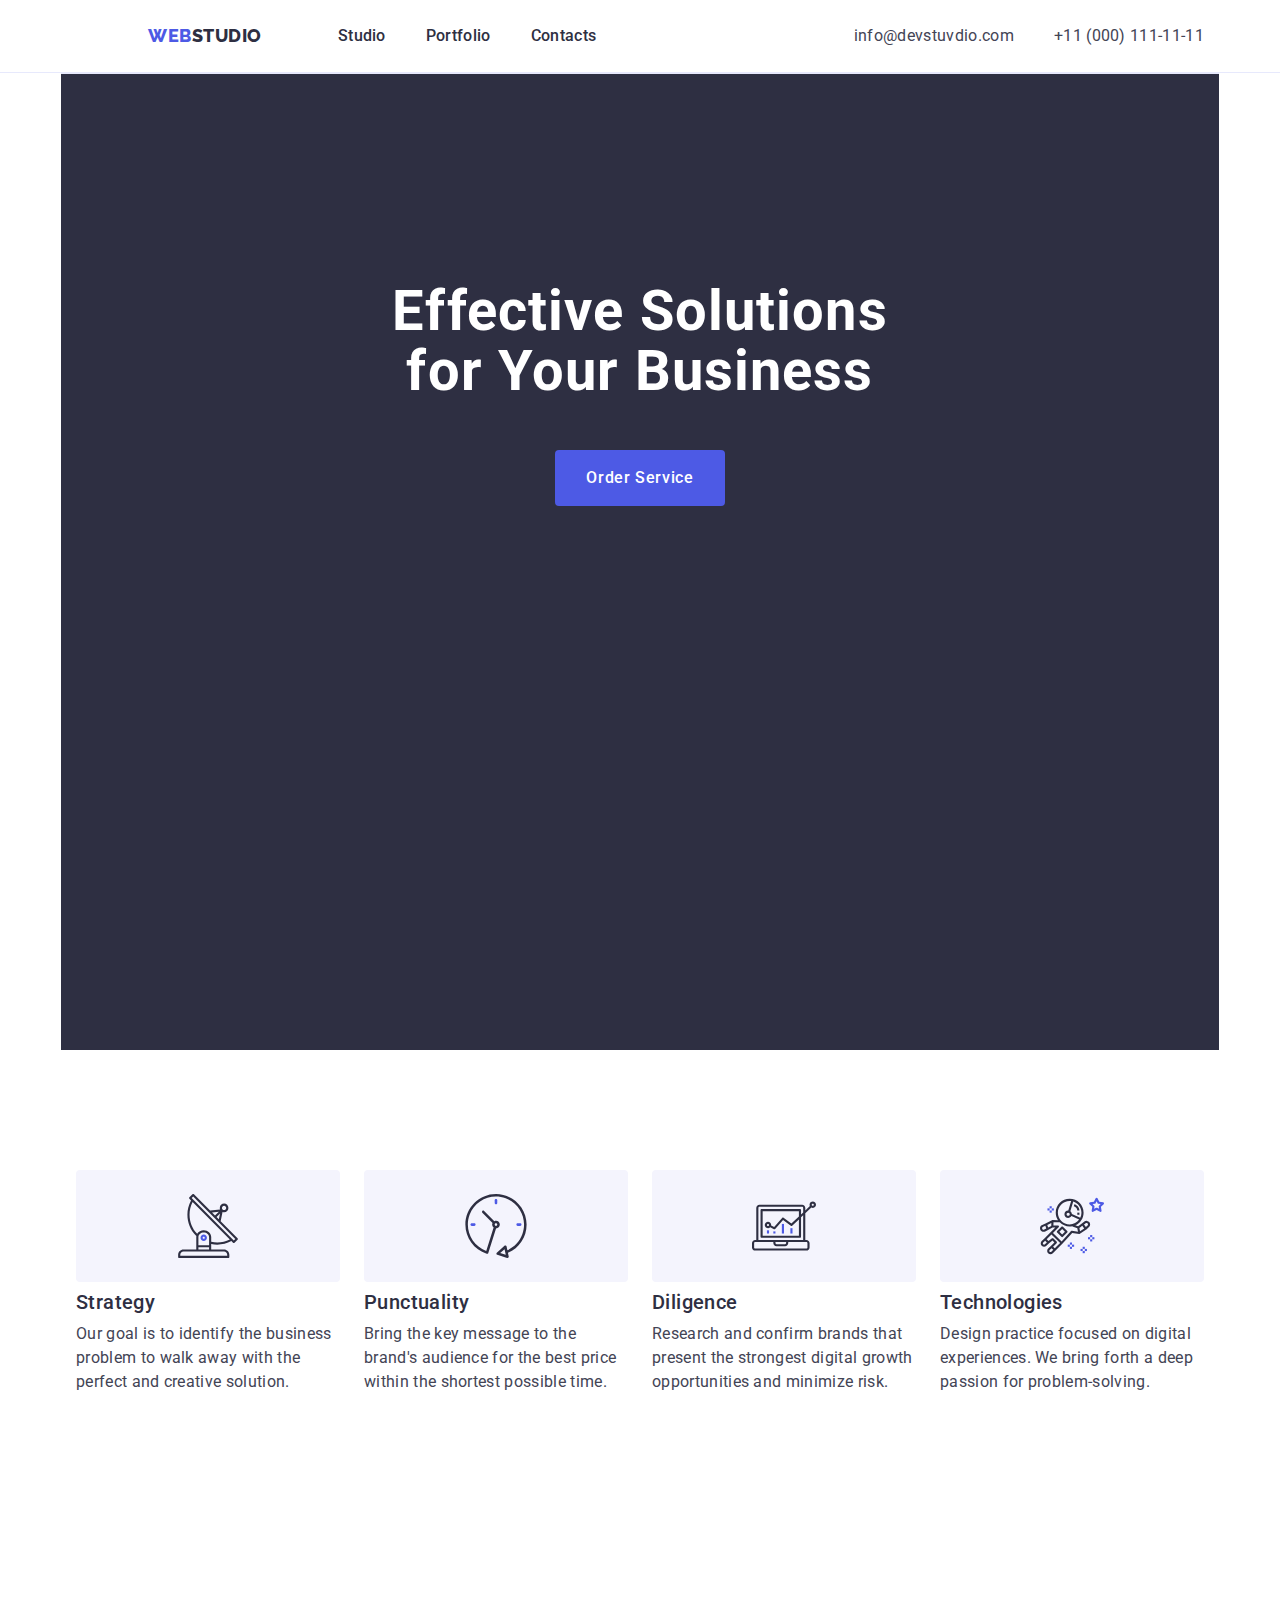
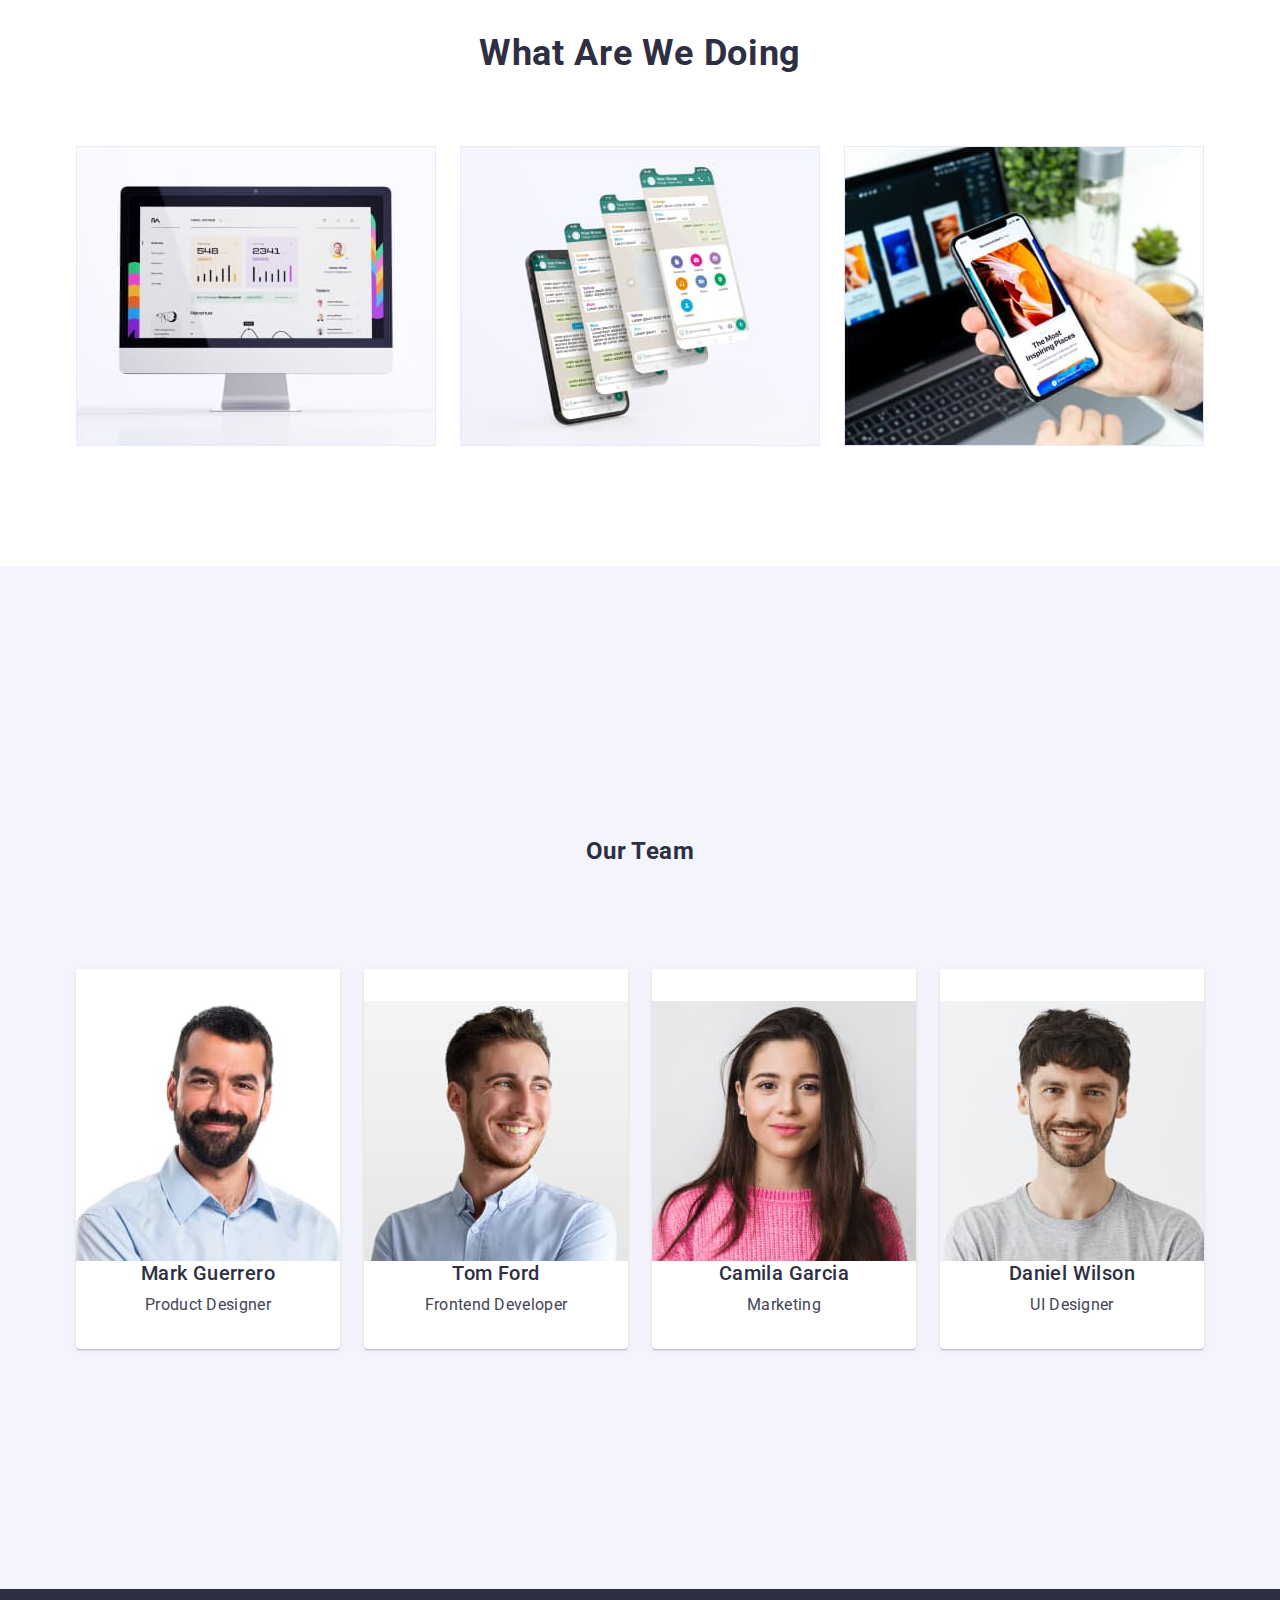
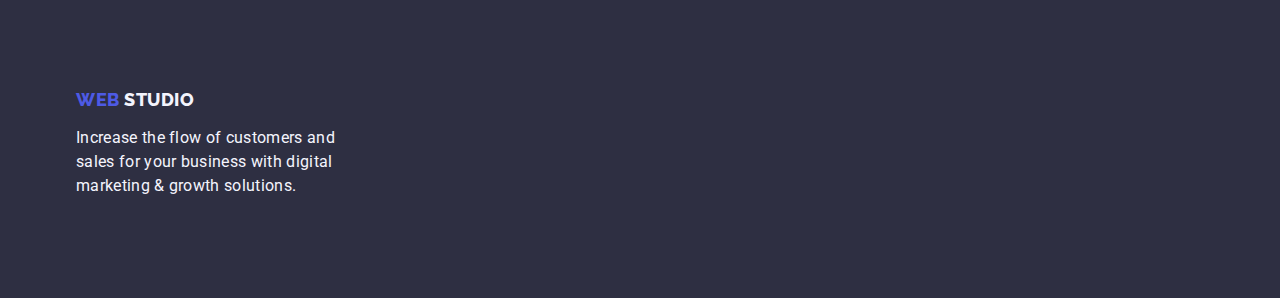
==== index.html @ dcccaba9 "fix head" ====
<!DOCTYPE html>
<html lang="en">
  <head>
    <meta charset="UTF-8" />
    <meta name="viewport" content="width=device-width, initial-scale=1.0">
    <link rel="preconnect" href="https://fonts.googleapis.com">
    <link rel="preconnect" href="https://fonts.gstatic.com/" crossorigin>
    <link
      href="https://fonts.googleapis.com/css2?family=Raleway:wght@800&family=Roboto:wght@400;500;700;900&display=swap"
      rel="stylesheet"
    />
    <link rel="stylesheet"
    href="https://cdnjs.cloudflare.com/ajax/libs/modern-normalize/2.0.0/modern-normalize.min.css">
    <link rel="stylesheet" href="./css/style.css" >
    <title>main-page</title>
  </head>

  <body>
    <!-- header  -->

    <header class="header">
      <div class="container">
        <nav class="page-nav">
          <a href="./index.html" class="link logo"
            >web<span class="logo-span">studio</span></a
          >
          <ul class="list nav">
            <li class="page nav-item">
              <a href="./index.html" class="link nav-link">Studio</a>
            </li>
            <li class="page nav-item">
              <a href="./portfolio.html" class="link nav-link">Portfolio</a>
            </li>
            <li class="page nav-item">
              <a href="" class="link nav-link">Contacts</a>
            </li>
          </ul>
        </nav>

        <address class="address">
          <ul class="list address">
            <li class="address-item">
              <a href="mailto:info@devstuvdio.com" class="link address-link"
                >info@devstuvdio.com</a
              >
            </li>
            <li class="address-item">
              <a href="tel:+11(000)111-11-11" class="link address-link"
                >+11 (000) 111-11-11</a
              >
            </li>
          </ul>
        </address>
      </div>
    </header>

    <!-- main section -->

    <main>
      <!-- hero -->

      <section class="hero container">
        <div class="container content-wrap">
          <div class="background">
            <h1 class="caption">Effective Solutions for Your Business</h1>

            <button type="button" class="btn-banner">Order Service</button>
          </div>
        </div>
      </section>

      <!-- section our goal  -->

      <section class="section">
        <div class="container">
          <h2 class="visually-hidden">our goal</h2>
          <ul class="menu-list list">
            <li class="menu-item">
              <div class="skills">
                <svg width="64" height="64">
                  <use href="./images/icons.svg#icon-antenna-1"></use>
                </svg>
              </div>

              <h3 class="title">Strategy</h3>
              <p class="subtitle">
                Our goal is to identify the business problem to walk away with
                the perfect and creative solution.
              </p>
            </li>
            <li class="menu-item">
              <div class="skills">
                <svg width="64" height="64">
                  <use href="./images/icons.svg#icon-clock-1"></use>
                </svg>
              </div>

              <h3 class="title">Punctuality</h3>
              <p class="subtitle">
                Bring the key message to the brand's audience for the best price
                within the shortest possible time.
              </p>
            </li>
            <li class="menu-item">
              <div class="skills">
                <svg width="64" height="64">
                  <use href="./images/icons.svg#icon-diagram-1"></use>
                </svg>
              </div>
              <h3 class="title">Diligence</h3>
              <p class="subtitle">
                Research and confirm brands that present the strongest digital
                growth opportunities and minimize risk.
              </p>
            </li>
            <li class="menu-item">
              <div class="skills">
                <svg width="64" height="64">
                  <use href="./images/icons.svg#icon-astronaut-1"></use>
                </svg>
              </div>

              <h3 class="title">Technologies</h3>
              <p class="subtitle">
                Design practice focused on digital experiences. We bring forth a
                deep passion for problem-solving.
              </p>
            </li>
          </ul>
        </div>
      </section>

      <!-- section three  -->

      <section class="section">
        <div class="container content-wrap">
          <h2 class="headline">What are we doing</h2>
          <ul class="list our-offer">
            <li class="product-items">
              <img
                class="img-clean"
                src="./images/main_page/img-1.jpg"
                alt="screen"
                width="360"
              />
            </li>
            <li class="product-items">
              <img
                class="img-clean"
                src="./images/main_page/img-2.jpg"
                alt="application"
                width="360"
              />
            </li>
            <li class="product-items">
              <img
                class="img-clean"
                src="./images/main_page/img-3.jpg"
                alt="phone"
                width="360"
              />
            </li>
          </ul>
        </div>
      </section>

      <!-- Our Team -->

      <!-- section four -->
      <section class="section-employe">
        <div class="container content-wrap">
          <h2 class="headline-employe">Our Team</h2>
          <ul class="list items-employe">
            <li class="item-employe">
              <img
                class="img-clean"
                src="./images/main_page/our_team/mark-guerrero.jpg"
                alt="employe"
                width="264"
                height="260"
              />
              <div class="wrap-title-list">
                <h3 class="title">Mark Guerrero</h3>
                <p class="subtitle">Product Designer</p>
              </div>
            </li>
            <li class="item-employe">
              <img
                class="img-clean"
                src="./images/main_page/our_team/tom-ford.jpg"
                alt="employee"
                width="264"
                height="260"
              />
              <div class="wrap-title-list">
                <h3 class="title">Tom Ford</h3>
                <p class="subtitle">Frontend Developer</p>
              </div>
            </li>
            <li class="item-employe">
              <img
                class="img-clean"
                src="./images/main_page/our_team/camila-garcia.jpg"
                alt="employee"
                width="264"
                height="260"
              />
              <div class="wrap-title-list">
                <h3 class="title">Camila Garcia</h3>
                <p class="subtitle">Marketing</p>
              </div>
            </li>
            <li class="item-employe">
              <img
                class="img-clean"
                src="./images/main_page/our_team/daniel-wilson.jpg"
                alt="employe"
                width="264"
                height="260"
              />
              <div class="wrap-title-list">
                <h3 class="title">Daniel Wilson</h3>
                <p class="subtitle">UI Designer</p>
              </div>
            </li>
          </ul>
        </div>
      </section>
    </main>

    <!-- footer -->
    <footer class="footer">
      <div class="container footer-content">
        <a href="./index.html" class="logo-footer link"
          >web <span class="logo-span-footer">Studio</span>
        </a>
        <p class="footer-text">
          Increase the flow of customers and sales for your business with
          digital marketing & growth solutions.
        </p>
      </div>
    </footer>
  </body>
</html>
---- css/style.css ----
:root {
  --primary-color: #2e2f42;
  --secondary-color: #f4f4fd;
  --accent-color: #4d5ae5;
  --text-color: #434455;
  --hover-color: #404bbf;
  --white-color: #ffffff;
}

/* none */
h1,
h2,
h3,
h4,
p {
  margin: 0;
  padding: 0;
}

ul,
ol {
  margin: 0;
  padding: 0;
}

img {
  display: block;
  max-width: 100%;
  height: auto;
}

button {
  cursor: pointer;
  border: none;
}

.list {
  list-style: none;
}

.link {
  text-decoration: none;
  font-style: normal;
}

.img-clean {
  display: block;
}

/* ==========body============== */

body {
  font-family: "Roboto", sans-serif;
  font-weight: 400;
  font-size: 16px;
  line-height: 1.5;
  letter-spacing: 0.02em;
  color: #434455;
  background-color: var(--white-color);
}

.container {
  width: 1158px;
  padding-left: 15px;
  padding-right: 15px;
  margin-left: auto;
  margin-right: auto;
  display: flex;
}

/* hidden title  */

.visually-hidden {
  position: absolute;
  width: 1px;
  height: 1px;
  margin: -1px;
  border: 0;
  padding: 0;

  white-space: nowrap;
  clip-path: inset(100%);
  clip: rect(0 0 0 0);
  overflow: hidden;
}

/* main page -  header  */
.nav-list {
  display: flex;
  align-items: center;
}

.nav,
.address {
  display: flex;
}

.header {
  display: flex;
  border-bottom: 1px solid #e7e9fc;
}

.page-nav {
  align-items: center;
  margin-left: 72px;

  display: flex;
  color: var(--primary-color);
  font-size: 16px;
  font-weight: 500;
  line-height: 1.5;
  letter-spacing: 0.32px;
}

.nav-item:not(:last-child) {
  margin-right: 40px;
}

.address {
  display: flex;
  align-items: center;
  margin-left: auto;
  color: var(--text-color);
  font-weight: 400;
}

.address-item {
  margin-right: 40px;
}

.address-item:last-child {
  margin-right: 0px;
}

/* logo */

.logo {
  display: flex;
  align-items: center;
  padding-top: 24px;
  padding-bottom: 24px;
  margin-right: 76px;
  color: var(--accent-color);
  font-size: 18px;
  font-family: Raleway, sans-serif;
  font-weight: 800;
  line-height: 1.16;
  letter-spacing: 0.54px;
  text-transform: uppercase;
}

.logo-span {
  color: var(--primary-color);
}

.nav-items {
  display: flex;
  align-items: center;
}

.nav-link {
  display: block;
  padding-top: 24px;
  padding-bottom: 24px;

  color: var(--primary-color);
  font-size: 16px;
  line-height: 1.5;
  letter-spacing: 0.32px;
}

.address-link {
  display: block;
  padding-top: 24px;
  padding-bottom: 24px;
  color: var(--text-color);
}

.nav-link:hover {
  color: var(--hover-color);
}

.address-link:hover {
  color: var(--hover-color);
}

/* main-page banner */
/* section first */

/* background section */
.background {
  height: 600px;
  margin: 0 auto;
  padding: 20px;
  background-color: var(--primary-color);
}

.hero {
  padding: 188px 0 188px;
  text-align: center;
  background-color: var(--primary-color);
  border-top: 1px solid #e7e9fc;
}

.section {
  display: flex;
  flex-wrap: wrap;
  padding-top: 120px;
  padding-bottom: 120px;
}

.caption {
  max-width: 496px;
  padding-bottom: 48px;
  margin: 0 auto;
  font-size: 56px;
  line-height: 1.07;
  letter-spacing: 0.02em;
  color: var(--white-color);
}

.btn-banner {
  display: block;
  background-color: var(--accent-color);
  font-family: "Roboto", sans-serif;
  font-weight: 500;
  font-size: 16px;
  line-height: 1.5;
  letter-spacing: 0.04em;
  color: var(--white-color);
  cursor: pointer;
  border-radius: 4px;
  min-width: 169px;
  padding: 16px 31px;
  border: transparent;
  margin-top: 48px;
  height: 56px;
  margin: 0 auto;
}

.btn-banner:hover,
.btn-banner:focus {
  background-color: var(--hover-color);
  color: var(--white-color);
}

.headline {
  font-size: 36px;
  line-height: 1.11;
  text-align: center;
  letter-spacing: 0.02em;
  text-transform: capitalize;
  color: var(--primary-color);
  margin-bottom: 72px;
}

.menu-list {
  display: flex;
  }

.menu-item {
  width: calc((100% - 72px) / 4);
  margin-right: 24px;
  
}

.menu-item:last-child {
  margin-right: 0px;
}

.skills {
  display: flex;
  justify-content: center;
  align-items: center;
  height: 112px;
  margin-bottom: 8px;
  border-radius: 4px;
  background-color: var(--secondary-color);
}

.wrap-title {
  padding: 32px 16px;
}

.title {
  font-weight: 500;
  font-size: 20px;
  line-height: 1.2;
  color: var(--primary-color);
  letter-spacing: 0.02em;
  margin-bottom: 8px;
}

.subtitle {
  font-size: 16px;
  line-height: 1.5;
  letter-spacing: 0.02em;
}

/* =================main-page==================  */

.our-offer {
  display: flex;
  flex-wrap: wrap;
}

.product-items {
  width: calc((100% - 48px) / 3);
}

.product-items:not(:last-child) {
  margin-right: 24px;
}

.img-flex:not(:last-child) {
  margin-right: 24px;
}

/*======================our team===================  */
.section-employe {
  background-color: var(--secondary-color);
  display: flex;
  align-items: center;
  padding: 32px 0 32px;
  padding-top: 120px;
  padding-bottom: 120px;
}

.headline-employe {
  text-align: center;
  padding: 32px 0 32px;
  line-height: 1.11;

  letter-spacing: 0.02em;
  text-transform: capitalize;
  color: var(--primary-color);
  margin-top: 120px;
  margin-bottom: 72px;
}

.items-employe {
  display: flex;

  justify-content: space-between;
  padding-bottom: 120px;
}

.item-employe {
  text-align: center;
  padding: 32px 0 32px;
  margin-right: 24px;
  width: calc((100% - 72px) / 4);
  border-radius: 0px 0px 4px 4px;
  background-color: var(--white-color);
  box-shadow: 0px 2px 1px 0px rgba(46, 47, 66, 0.08),
    0px 1px 1px 0px rgba(46, 47, 66, 0.16),
    0px 1px 6px 0px rgba(46, 47, 66, 0.08);
}

.item-employe:last-child {
  margin-right: 0px;
}

/* footer */

.logo-footer {
  display: inline-block;
  align-items: center;

  color: var(--accent-color);
  font-size: 18px;
  font-family: Raleway, sans-serif;
  font-weight: 800;
  line-height: 1.16;
  letter-spacing: 0.54px;
  text-transform: uppercase;
  margin-bottom: 16px;
}

.footer {
  background-color: var(--primary-color);
  padding: 100px 0px;
}

.footer .logo {
  font-family: "Raleway", sans-serif;
}

.footer .logo-span-footer {
  color: var(--secondary-color);
  font-family: "Raleway", sans-serif;
}

.footer-text {
  line-height: 1.5;
  color: var(--secondary-color);

  letter-spacing: 0.02em;
  width: 264px;
}

/* ===============portfolio================== */

/* header  */

.content-wrap {
  display: block;
}

.block-a {
  display: block;
}

.portfolio-nav {
  display: flex;
  align-items: center;
}

.portfolio-menu {
  display: flex;
  margin-right: 40px;
}

.portfolio-menu:last-child {
  margin-right: 0px;
}

/* main  */

.section-portfolio {
  padding-top: 96px;
  padding-bottom: 120px;
}

.buttons-items {
  display: flex;
  justify-content: center;
  width: 1158px;
  margin-bottom: 72px;
}

.portfolio-btn-item {
  margin-right: 24px;
}

.portfolio-btn-item:last-child {
  margin-right: 0px;
}

.portfolio-button {
  padding-top: 12px;
  padding-right: 24px;
  padding-bottom: 12px;
  padding-left: 24px;
  border: 1px solid #e7e9fc;
  border-radius: 4px;
  color: var(--accent-color);
  background-color: var(--secondary-color);
}

.portfolio-button:hover,
.portfolio-button:focus {
  background-color: var(--hover-color);
  border: 1px solid transparent;
  cursor: pointer;
  color: #ffffff;
}

.portfolio-cards {
  display: flex;
  flex-wrap: wrap;
}

.portfolio-item {
  width: calc((100% - 48px) / 3);
  margin-right: 24px;
  margin-bottom: 48px;
}

.portfolio-item:nth-last-child(3n + 1) {
  margin-right: 0px;
}

.portfolio-item:nth-last-child(-n + 3) {
  margin-bottom: 0px;
}

.wrap-title {
  padding-top: 32px;
  padding-right: 16px;
  padding-bottom: 32px;
  padding-left: 16px;
  border: 1px solid #e7e9fc;
  border-top: none;
}

.portfolio-headline {
  font-weight: 500;
  font-size: 20px;
  line-height: 1.2;
  letter-spacing: 0.02em;
  color: var(--primary-color);
  margin-bottom: 8px;
}

.portfolio-subtitle {
  font-size: 16px;
  line-height: 1.5;
  letter-spacing: 0.02em;
  font-weight: 400;
  color: var(--text-color);
}

/*footer  */
.footer-content {
  display: block;
}
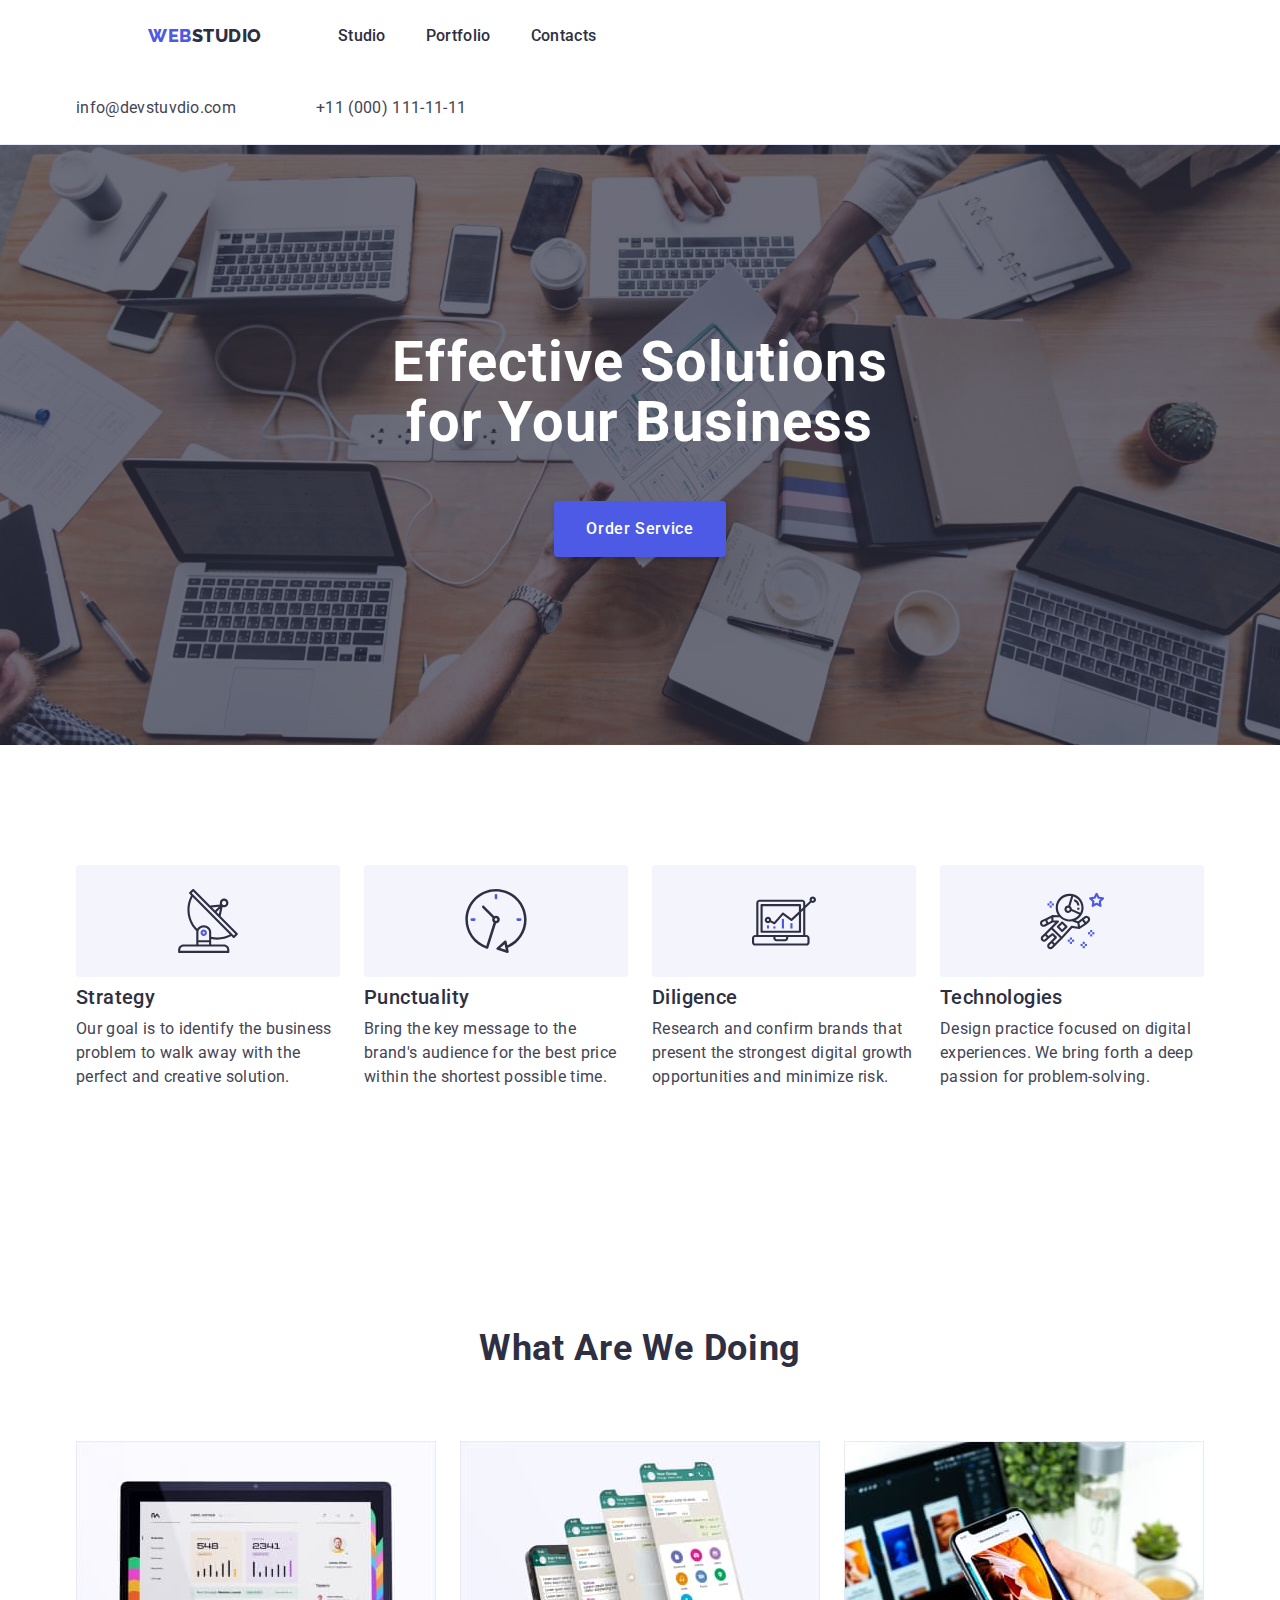
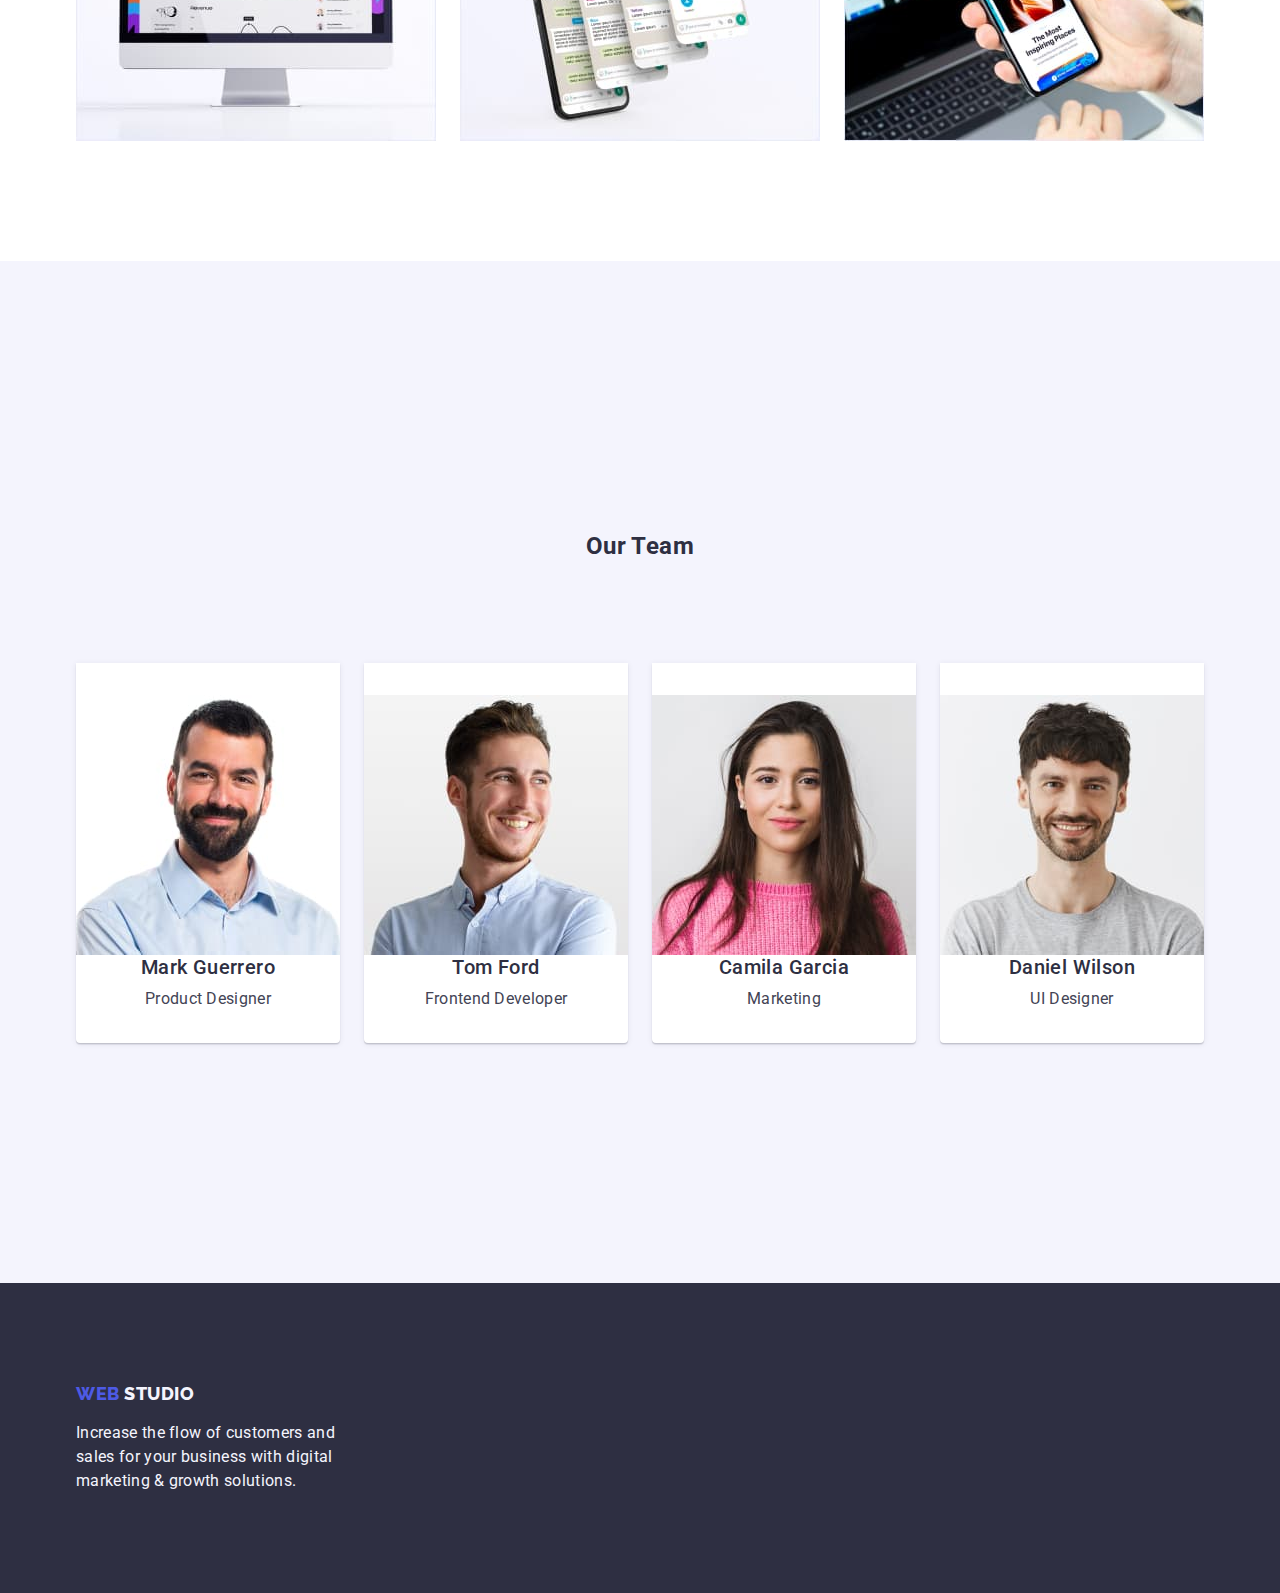
==== commit d6447522: "fix" ====
--- a/index.html
+++ b/index.html
@@ -59,13 +59,13 @@
     <main>
       <!-- hero -->
 
-      <section class="hero container">
+      <section class="hero">
         <div class="container content-wrap">
-          <div class="background">
+          
             <h1 class="caption">Effective Solutions for Your Business</h1>
 
             <button type="button" class="btn-banner">Order Service</button>
-          </div>
+          
         </div>
       </section>
 
@@ -139,7 +139,7 @@
             <li class="product-items">
               <img
                 class="img-clean"
-                src="./images/main_page/img-1.jpg"
+                src="./images/img-1.jpg"
                 alt="screen"
                 width="360"
               />
@@ -147,7 +147,7 @@
             <li class="product-items">
               <img
                 class="img-clean"
-                src="./images/main_page/img-2.jpg"
+                src="./images/img-2.jpg"
                 alt="application"
                 width="360"
               />
@@ -155,7 +155,7 @@
             <li class="product-items">
               <img
                 class="img-clean"
-                src="./images/main_page/img-3.jpg"
+                src="./images/img-3.jpg"
                 alt="phone"
                 width="360"
               />
@@ -174,7 +174,7 @@
             <li class="item-employe">
               <img
                 class="img-clean"
-                src="./images/main_page/our_team/mark-guerrero.jpg"
+                src="./images/mark-guerrero.jpg"
                 alt="employe"
                 width="264"
                 height="260"
@@ -187,7 +187,7 @@
             <li class="item-employe">
               <img
                 class="img-clean"
-                src="./images/main_page/our_team/tom-ford.jpg"
+                src="./images/tom-ford.jpg"
                 alt="employee"
                 width="264"
                 height="260"
@@ -200,7 +200,7 @@
             <li class="item-employe">
               <img
                 class="img-clean"
-                src="./images/main_page/our_team/camila-garcia.jpg"
+                src="./images/camila-garcia.jpg"
                 alt="employee"
                 width="264"
                 height="260"
@@ -213,7 +213,7 @@
             <li class="item-employe">
               <img
                 class="img-clean"
-                src="./images/main_page/our_team/daniel-wilson.jpg"
+                src="./images/daniel-wilson.jpg"
                 alt="employe"
                 width="264"
                 height="260"
--- a/css/style.css
+++ b/css/style.css
@@ -65,7 +65,6 @@
   padding-right: 15px;
   margin-left: auto;
   margin-right: auto;
-  display: flex;
 }
 
 /* hidden title  */
@@ -90,14 +89,20 @@
   align-items: center;
 }
 
-.nav,
-.address {
-  display: flex;
+.nav
+ {
+  display: flex;
+  justify-content: space-between;
+  align-items: center;
 }
 
 .header {
   display: flex;
+  justify-content: space-between;
   border-bottom: 1px solid #e7e9fc;
+  box-shadow: 0px 1px 6px 0px rgba(46, 47, 66, 0.08),
+    0px 1px 1px 0px rgba(46, 47, 66, 0.16),
+    0px 2px 1px 0px rgba(46, 47, 66, 0.08);
 }
 
 .page-nav {
@@ -118,13 +123,11 @@
 
 .address {
   display: flex;
-  align-items: center;
-  margin-left: auto;
-  color: var(--text-color);
-  font-weight: 400;
+  gap: 40px;
 }
 
 .address-item {
+  
   margin-right: 40px;
 }
 
@@ -184,27 +187,27 @@
   color: var(--hover-color);
 }
 
-/* main-page banner */
 /* section first */
 
-/* background section */
-.background {
-  height: 600px;
-  margin: 0 auto;
-  padding: 20px;
-  background-color: var(--primary-color);
-}
-
+/* ========================hero=========== */
 .hero {
+  max-width: 1440px;
+  margin-left: auto;
+  margin-right: auto;
   padding: 188px 0 188px;
   text-align: center;
   background-color: var(--primary-color);
-  border-top: 1px solid #e7e9fc;
+  background-image: linear-gradient(
+      rgba(46, 47, 66, 0.7),
+      rgba(46, 47, 66, 0.7)
+    ),
+    url(../images/people-office.jpg);
+  background-repeat: no-repeat;
+  background-size: cover;
+  background-position: center;
 }
 
 .section {
-  display: flex;
-  flex-wrap: wrap;
   padding-top: 120px;
   padding-bottom: 120px;
 }
@@ -219,23 +222,18 @@
   color: var(--white-color);
 }
 
-.btn-banner {
-  display: block;
-  background-color: var(--accent-color);
-  font-family: "Roboto", sans-serif;
+.btn-banner { 
+  min-width: 169px;
+  padding: 16px 32px;
+  font-family: inherit;
   font-weight: 500;
   font-size: 16px;
   line-height: 1.5;
   letter-spacing: 0.04em;
+  border-radius: 4px;
   color: var(--white-color);
-  cursor: pointer;
-  border-radius: 4px;
-  min-width: 169px;
-  padding: 16px 31px;
-  border: transparent;
-  margin-top: 48px;
-  height: 56px;
-  margin: 0 auto;
+  background-color: var(--accent-color);
+  box-shadow: 0px 4px 4px 0px rgba(0, 0, 0, 0.15);
 }
 
 .btn-banner:hover,
@@ -256,12 +254,11 @@
 
 .menu-list {
   display: flex;
-  }
+}
 
 .menu-item {
   width: calc((100% - 72px) / 4);
   margin-right: 24px;
-  
 }
 
 .menu-item:last-child {
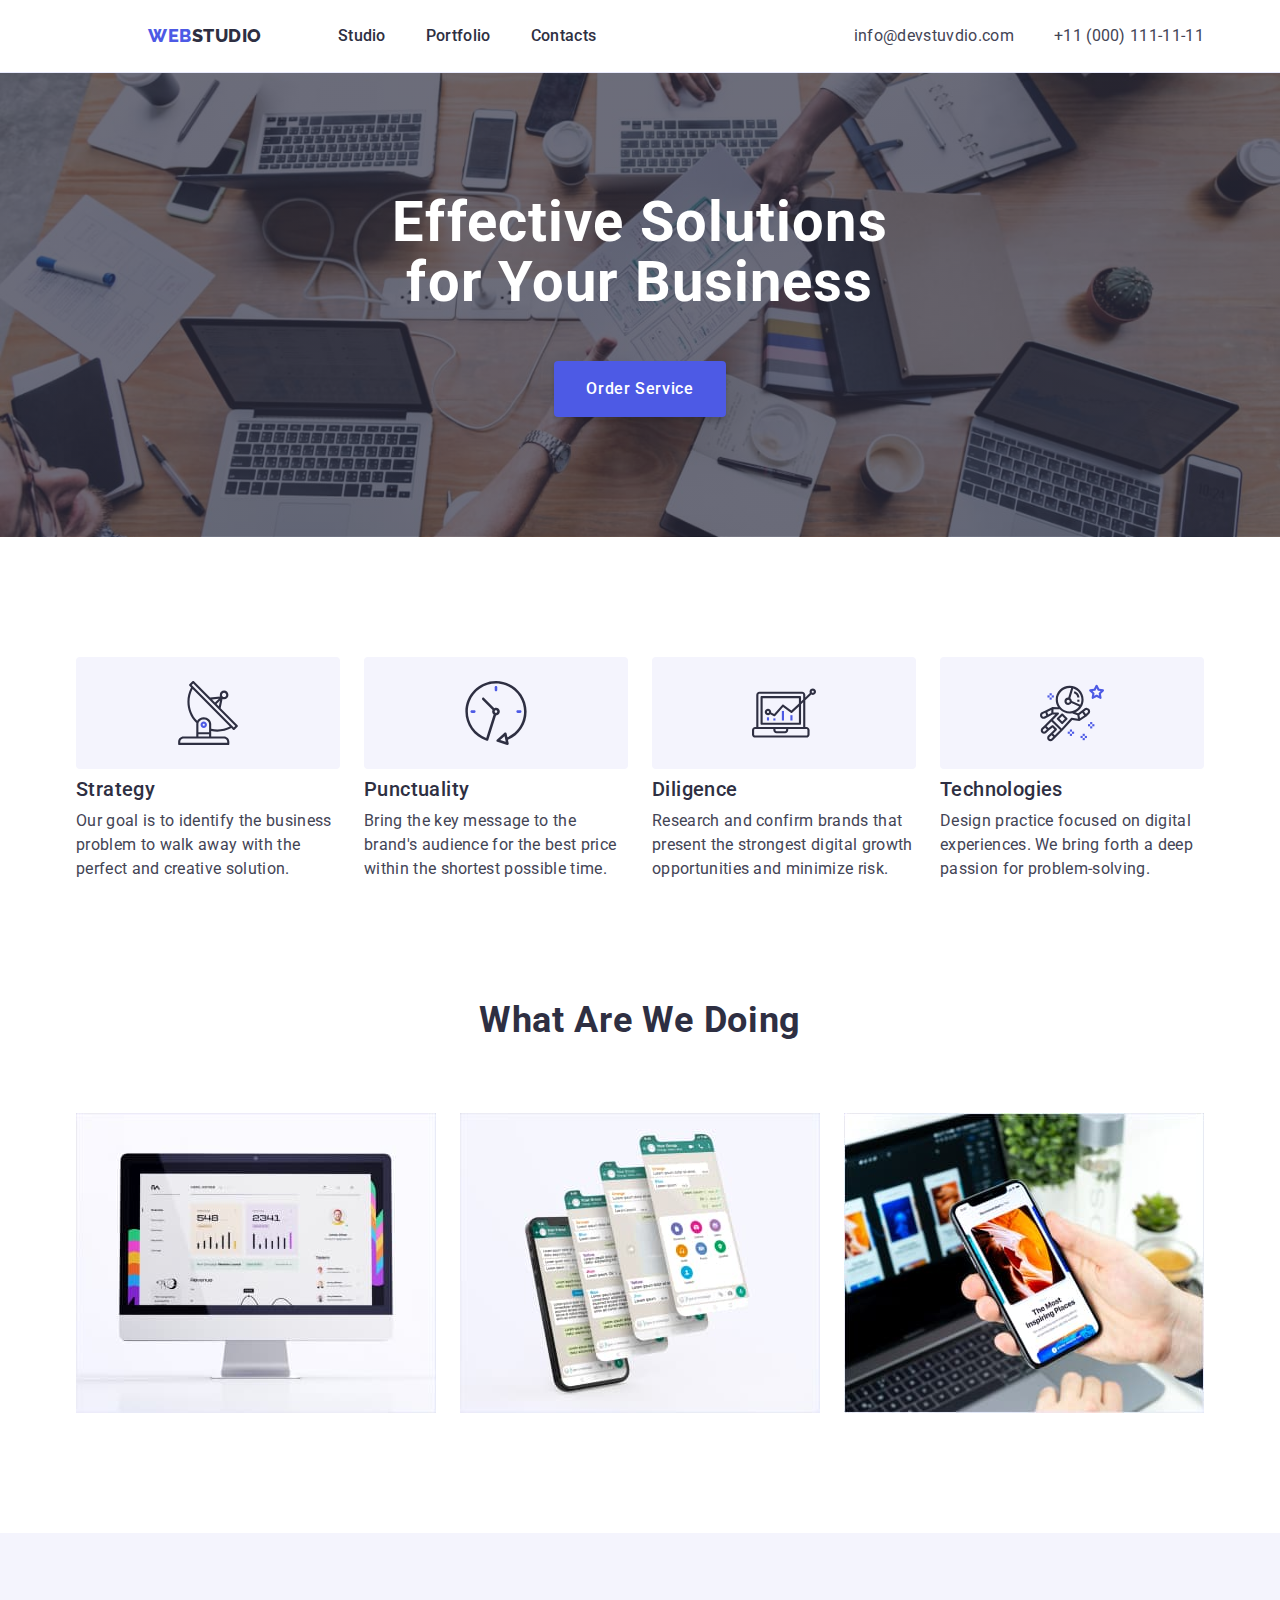
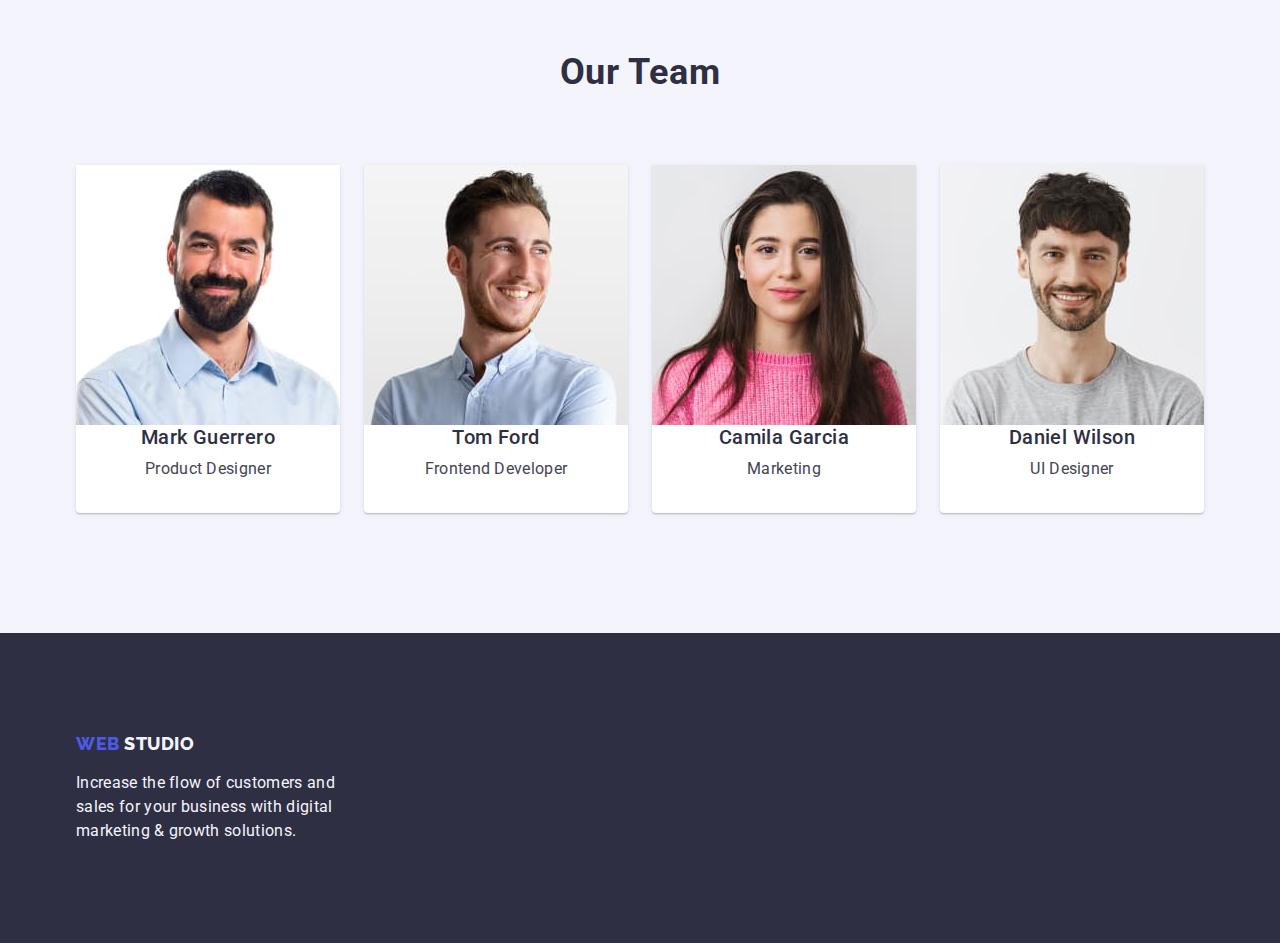
==== commit e644f7b2: "fix" ====
--- a/index.html
+++ b/index.html
@@ -19,7 +19,7 @@
     <!-- header  -->
 
     <header class="header">
-      <div class="container">
+      <div class="container header-container">
         <nav class="page-nav">
           <a href="./index.html" class="link logo"
             >web<span class="logo-span">studio</span></a
@@ -37,7 +37,7 @@
           </ul>
         </nav>
 
-        <address class="address">
+        <address>
           <ul class="list address">
             <li class="address-item">
               <a href="mailto:info@devstuvdio.com" class="link address-link"
@@ -59,7 +59,7 @@
     <main>
       <!-- hero -->
 
-      <section class="hero">
+      <section class="hero section">
         <div class="container content-wrap">
           
             <h1 class="caption">Effective Solutions for Your Business</h1>
@@ -69,7 +69,7 @@
         </div>
       </section>
 
-      <!-- section our goal  -->
+      <!-- section hidden non  -->
 
       <section class="section">
         <div class="container">
@@ -132,7 +132,7 @@
 
       <!-- section three  -->
 
-      <section class="section">
+      <section class="products">
         <div class="container content-wrap">
           <h2 class="headline">What are we doing</h2>
           <ul class="list our-offer">
@@ -167,9 +167,9 @@
       <!-- Our Team -->
 
       <!-- section four -->
-      <section class="section-employe">
-        <div class="container content-wrap">
-          <h2 class="headline-employe">Our Team</h2>
+      <section class="section-employee">
+        <div class="container employee-cont">
+          <h2 class="headline">Our Team</h2>
           <ul class="list items-employe">
             <li class="item-employe">
               <img
--- a/css/style.css
+++ b/css/style.css
@@ -84,17 +84,6 @@
 }
 
 /* main page -  header  */
-.nav-list {
-  display: flex;
-  align-items: center;
-}
-
-.nav
- {
-  display: flex;
-  justify-content: space-between;
-  align-items: center;
-}
 
 .header {
   display: flex;
@@ -105,6 +94,23 @@
     0px 2px 1px 0px rgba(46, 47, 66, 0.08);
 }
 
+.header-container {
+  display: flex;
+  justify-content: space-between;
+  align-items: center;
+}
+
+.nav-list {
+  display: flex;
+  align-items: center;
+}
+
+.nav {
+  display: flex;
+  justify-content: space-between;
+  align-items: center;
+}
+
 .page-nav {
   align-items: center;
   margin-left: 72px;
@@ -123,11 +129,10 @@
 
 .address {
   display: flex;
-  gap: 40px;
+  flex-wrap: wrap;
 }
 
 .address-item {
-  
   margin-right: 40px;
 }
 
@@ -208,8 +213,8 @@
 }
 
 .section {
+  padding-bottom: 120px;
   padding-top: 120px;
-  padding-bottom: 120px;
 }
 
 .caption {
@@ -222,7 +227,7 @@
   color: var(--white-color);
 }
 
-.btn-banner { 
+.btn-banner {
   min-width: 169px;
   padding: 16px 32px;
   font-family: inherit;
@@ -243,13 +248,13 @@
 }
 
 .headline {
+  margin-bottom: 72px;
   font-size: 36px;
   line-height: 1.11;
   text-align: center;
   letter-spacing: 0.02em;
   text-transform: capitalize;
   color: var(--primary-color);
-  margin-bottom: 72px;
 }
 
 .menu-list {
@@ -296,6 +301,14 @@
 
 /* =================main-page==================  */
 
+.products {
+  padding-bottom: 120px;
+}
+
+.products-marg {
+  margin-bottom: 72px;
+}
+
 .our-offer {
   display: flex;
   flex-wrap: wrap;
@@ -314,38 +327,25 @@
 }
 
 /*======================our team===================  */
-.section-employe {
-  background-color: var(--secondary-color);
-  display: flex;
-  align-items: center;
-  padding: 32px 0 32px;
+.section-employee {
   padding-top: 120px;
   padding-bottom: 120px;
-}
-
-.headline-employe {
-  text-align: center;
-  padding: 32px 0 32px;
-  line-height: 1.11;
-
-  letter-spacing: 0.02em;
-  text-transform: capitalize;
-  color: var(--primary-color);
-  margin-top: 120px;
-  margin-bottom: 72px;
+  background-color: var(--secondary-color);
+}
+
+.employee-cont {
+  display: flex;
+  flex-direction: column;
+  flex-wrap: wrap;
 }
 
 .items-employe {
   display: flex;
-
-  justify-content: space-between;
-  padding-bottom: 120px;
-}
+  gap: 24px;
+  }
 
 .item-employe {
   text-align: center;
-  padding: 32px 0 32px;
-  margin-right: 24px;
   width: calc((100% - 72px) / 4);
   border-radius: 0px 0px 4px 4px;
   background-color: var(--white-color);
@@ -354,8 +354,10 @@
     0px 1px 6px 0px rgba(46, 47, 66, 0.08);
 }
 
-.item-employe:last-child {
-  margin-right: 0px;
+
+.wrap-title-list {
+  padding-bottom: 32px;
+
 }
 
 /* footer */
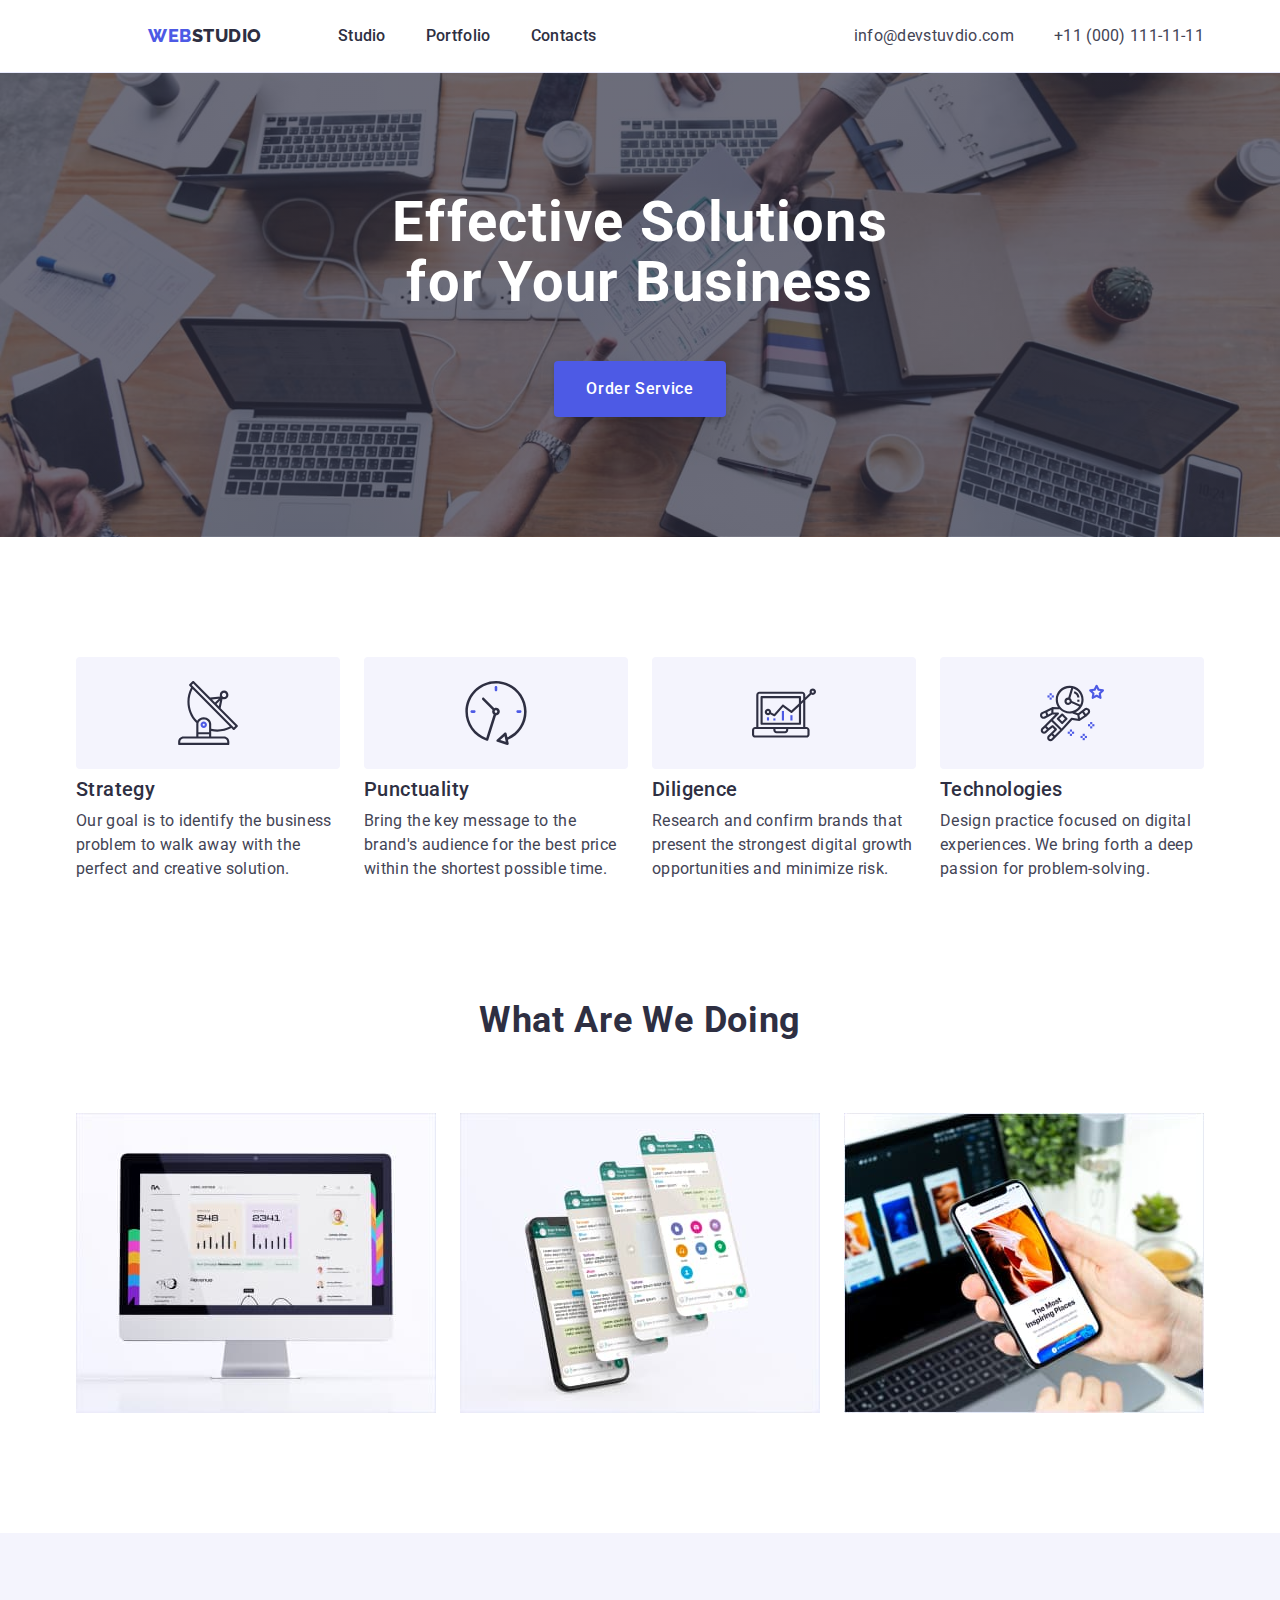
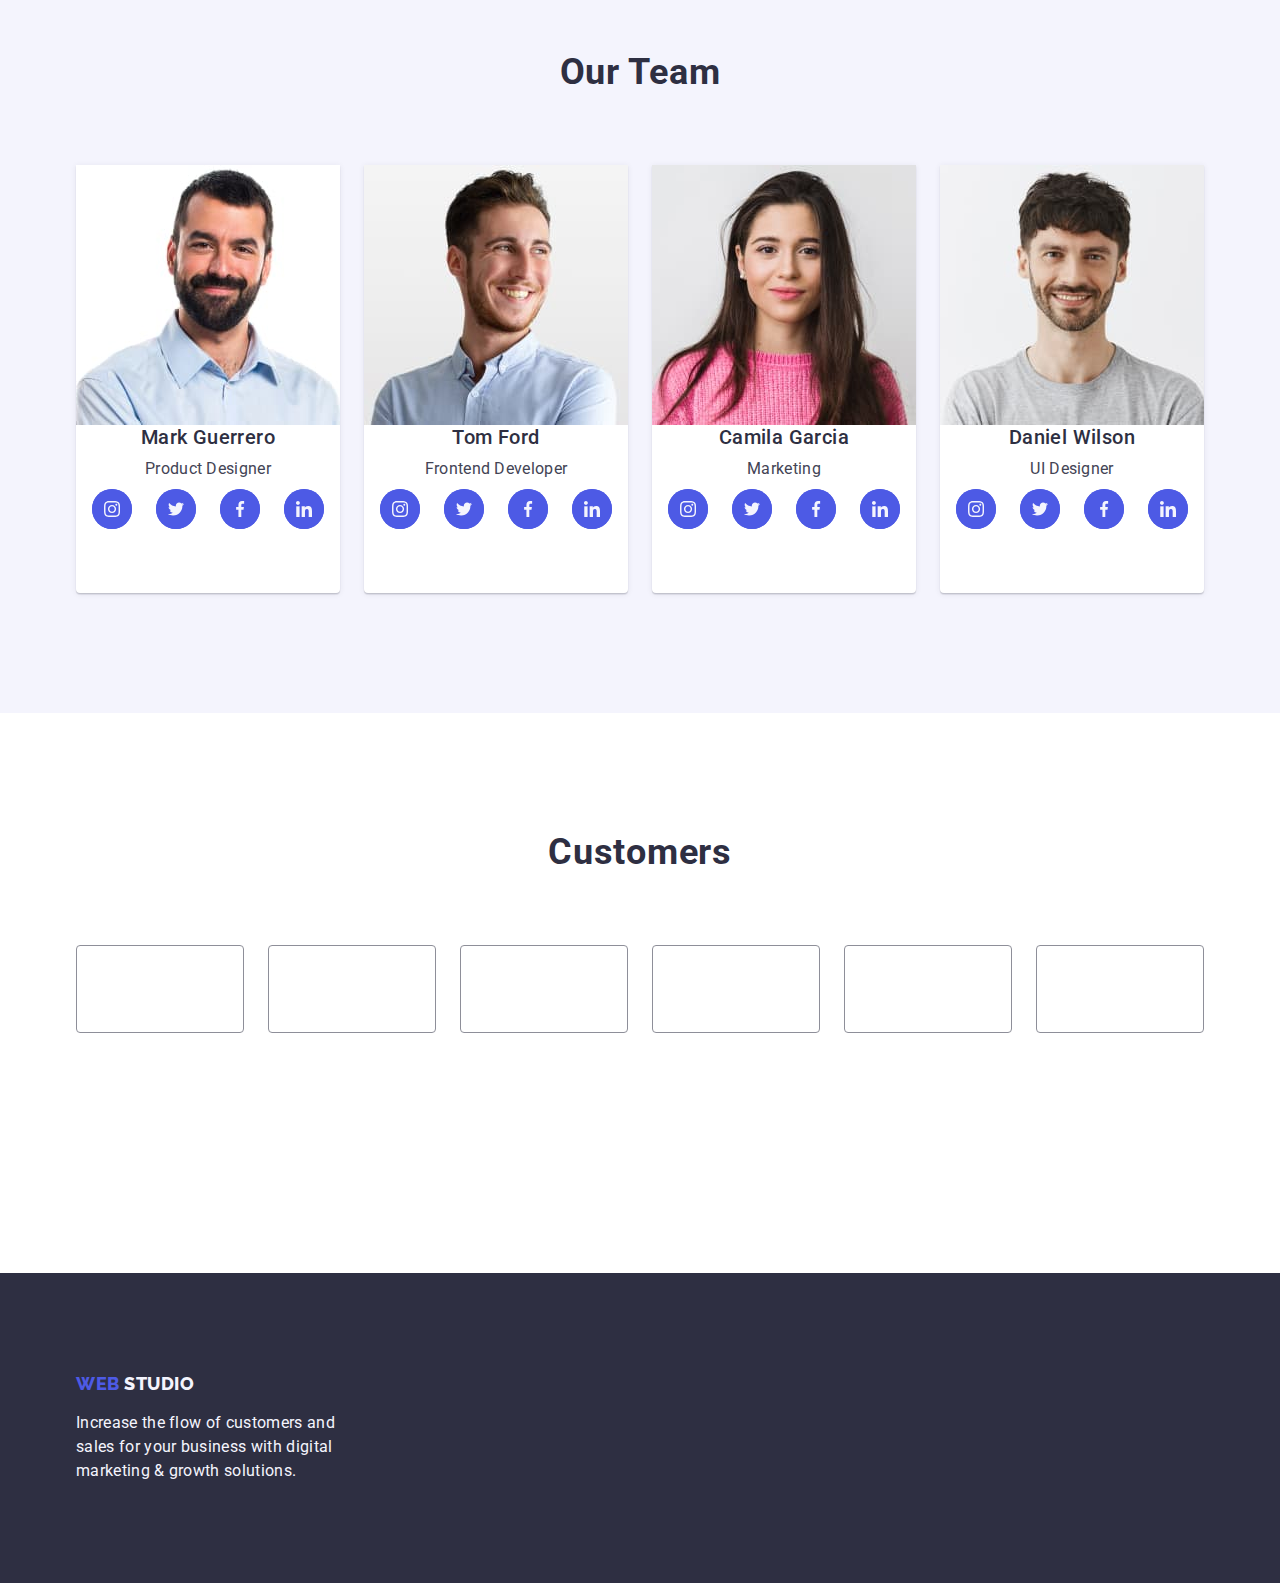
==== commit 66c44e8f: "hw4-23-07" ====
--- a/index.html
+++ b/index.html
@@ -2,16 +2,18 @@
 <html lang="en">
   <head>
     <meta charset="UTF-8" />
-    <meta name="viewport" content="width=device-width, initial-scale=1.0">
-    <link rel="preconnect" href="https://fonts.googleapis.com">
-    <link rel="preconnect" href="https://fonts.gstatic.com/" crossorigin>
+    <meta name="viewport" content="width=device-width, initial-scale=1.0" />
+    <link rel="preconnect" href="https://fonts.googleapis.com" />
+    <link rel="preconnect" href="https://fonts.gstatic.com/" crossorigin />
     <link
       href="https://fonts.googleapis.com/css2?family=Raleway:wght@800&family=Roboto:wght@400;500;700;900&display=swap"
       rel="stylesheet"
     />
-    <link rel="stylesheet"
-    href="https://cdnjs.cloudflare.com/ajax/libs/modern-normalize/2.0.0/modern-normalize.min.css">
-    <link rel="stylesheet" href="./css/style.css" >
+    <link
+      rel="stylesheet"
+      href="https://cdnjs.cloudflare.com/ajax/libs/modern-normalize/2.0.0/modern-normalize.min.css"
+    />
+    <link rel="stylesheet" href="./css/style.css" />
     <title>main-page</title>
   </head>
 
@@ -61,11 +63,9 @@
 
       <section class="hero section">
         <div class="container content-wrap">
-          
-            <h1 class="caption">Effective Solutions for Your Business</h1>
-
-            <button type="button" class="btn-banner">Order Service</button>
-          
+          <h1 class="caption">Effective Solutions for Your Business</h1>
+
+          <button type="button" class="btn-banner">Order Service</button>
         </div>
       </section>
 
@@ -171,6 +171,10 @@
         <div class="container employee-cont">
           <h2 class="headline">Our Team</h2>
           <ul class="list items-employe">
+
+
+
+
             <li class="item-employe">
               <img
                 class="img-clean"
@@ -182,8 +186,38 @@
               <div class="wrap-title-list">
                 <h3 class="title">Mark Guerrero</h3>
                 <p class="subtitle">Product Designer</p>
-              </div>
-            </li>
+                <ul class="social-media list">
+                  <li class="social-item">
+                    <a  href="#" class="social-link">
+                      <svg class="social-icon" width="16" height="16">
+                        <use href="./images/icons.svg#icon-instagram-2"></use>
+                      </svg>
+                    </a>
+                  </li>
+                  <li class="social-item">
+                    <a href="#" class="social-link">
+                      <svg class="social-icon" width="16" height="16">
+                        <use href="./images/icons.svg#icon-twitter-1"></use>
+                      </svg>
+                    </a>
+                  </li>
+                  <li class="social-item">
+                    <a href="#" class="social-link">
+                      <svg class="social-icon" width="16" height="16">
+                        <use href="./images/icons.svg#icon-facebook-1"></use>
+                      </svg>
+                    </a>
+                  </li>
+                  <li class="social-item">
+                  <a href="#" class="social-link">
+                    <svg class="social-icon" width="16" height="16">
+                      <use href="./images/icons.svg#icon-linkedin-1"></use>
+                    </svg>
+                  </a>
+                </li>
+                </ul>
+              </div>
+            
             <li class="item-employe">
               <img
                 class="img-clean"
@@ -195,8 +229,39 @@
               <div class="wrap-title-list">
                 <h3 class="title">Tom Ford</h3>
                 <p class="subtitle">Frontend Developer</p>
-              </div>
-            </li>
+                <ul class="social-media list">
+                  <li class="social-item">
+                    <a  href="#" class="social-link">
+                      <svg class="social-icon" width="16" height="16">
+                        <use href="./images/icons.svg#icon-instagram-2"></use>
+                      </svg>
+                    </a>
+                  </li>
+                  <li class="social-item">
+                    <a href="#" class="social-link">
+                      <svg class="social-icon" width="16" height="16">
+                        <use href="./images/icons.svg#icon-twitter-1"></use>
+                      </svg>
+                    </a>
+                  </li>
+                  <li class="social-item">
+                    <a href="#" class="social-link">
+                      <svg class="social-icon" width="16" height="16">
+                        <use href="./images/icons.svg#icon-facebook-1"></use>
+                      </svg>
+                    </a>
+                  </li>
+                  
+                    <li class="social-item">
+                  <a href="#" class="social-link">
+                    <svg class="social-icon" width="16" height="16">
+                      <use href="./images/icons.svg#icon-linkedin-1"></use>
+                    </svg>
+                  </a>
+                </li>
+                </ul>
+              </div>
+            
             <li class="item-employe">
               <img
                 class="img-clean"
@@ -208,6 +273,35 @@
               <div class="wrap-title-list">
                 <h3 class="title">Camila Garcia</h3>
                 <p class="subtitle">Marketing</p>
+                <ul class="social-media list">
+                  <li class="social-item">
+                    <a  href="#" class="social-link">
+                      <svg class="social-icon" width="16" height="16">
+                        <use href="./images/icons.svg#icon-instagram-2"></use>
+                      </svg>
+                    </a>
+                  </li>
+                  <li class="social-item">
+                    <a href="#" class="social-link">
+                      <svg class="social-icon" width="16" height="16">
+                        <use href="./images/icons.svg#icon-twitter-1"></use>
+                      </svg>
+                    </a>
+                  </li>
+                  <li class="social-item">
+                    <a href="#" class="social-link">
+                      <svg class="social-icon" width="16" height="16">
+                        <use href="./images/icons.svg#icon-facebook-1"></use>
+                      </svg>
+                    </a>
+                  </li>
+                  <li class="social-item">
+                  <a href="#" class="social-link">
+                    <svg class="social-icon" width="16" height="16">
+                      <use href="./images/icons.svg#icon-linkedin-1"></use>
+                    </svg>
+                  </a>
+                </ul>
               </div>
             </li>
             <li class="item-employe">
@@ -221,11 +315,93 @@
               <div class="wrap-title-list">
                 <h3 class="title">Daniel Wilson</h3>
                 <p class="subtitle">UI Designer</p>
+                <ul class="social-media list">
+                  <li class="social-item">
+                    <a  href="#" class="social-link">
+                      <svg class="social-icon" width="16" height="16">
+                        <use href="./images/icons.svg#icon-instagram-2"></use>
+                      </svg>
+                    </a>
+                  </li>
+                  <li class="social-item">
+                    <a href="#" class="social-link">
+                      <svg class="social-icon" width="16" height="16">
+                        <use href="./images/icons.svg#icon-twitter-1"></use>
+                      </svg>
+                    </a>
+                  </li>
+                  <li class="social-item">
+                    <a href="#" class="social-link">
+                      <svg class="social-icon" width="16" height="16">
+                        <use href="./images/icons.svg#icon-facebook-1"></use>
+                      </svg>
+                    </a>
+                  </li>
+                  <li class="social-item">
+                  <a href="#" class="social-link">
+                    <svg class="social-icon" width="16" height="16">
+                      <use href="./images/icons.svg#icon-linkedin-1"></use>
+                    </svg>
+                  </a>
+                  </li>
+                </ul>
               </div>
             </li>
           </ul>
         </div>
       </section>
+
+      <!-- customers -->
+      
+      <section class="customer">
+      <div class="container customer-wrap">
+        <h2 class="customer-headline">Customers</h2>
+        <ul class="customer-items list">
+          <li class="item-customer">
+            <a href="" class="icon-svg-customer">
+              <svg class="svg-fill-customer" width="104" height="56">
+                <use href="./images/icons.svg#"></use>
+              </svg>
+            </a>
+          </li>
+          <li class="item-customer">
+            <a href="" class="icon-svg-customer">
+              <svg class="svg-fill-customer" width="104" height="56">
+                <use href="./images/icons.svg#"></use>
+              </svg>
+            </a>
+          </li>
+          <li class="item-customer">
+            <a href="" class="icon-svg-customer">
+              <svg class="svg-fill-customer" width="104" height="56">
+                <use href="./images/icons.svg#"></use>
+              </svg>
+            </a>
+          </li>
+          <li class="item-customer">
+            <a href="" class="icon-svg-customer">
+              <svg class="svg-fill-customer" width="104" height="56">
+                <use href="./images/icons.svg#"></use>
+              </svg>
+            </a>
+          </li>
+          <li class="item-customer">
+            <a href="" class="icon-svg-customer">
+              <svg class="svg-fill-customer" width="104" height="56">
+                <use href="./images/icons.svg#icon-Logo-5"></use>
+              </svg>
+            </a>
+          </li>
+          <li class="item-customer">
+            <a href="" class="icon-svg-customer">
+              <svg class="svg-fill-customer" width="104" height="56">
+                <use href="./images/icons.svg#"></use>
+              </svg>
+            </a>
+          </li>
+        </ul>
+      </div>
+     
     </main>
 
     <!-- footer -->
--- a/css/style.css
+++ b/css/style.css
@@ -360,6 +360,132 @@
 
 }
 
+.social-media {
+  display: flex;
+  justify-content: center;
+  gap: 24px;
+  margin-top: 8px;
+  height: 40px;
+  margin-bottom: 32px;
+ }
+
+
+
+.social-item {
+  display: block;
+  justify-content: space-between;
+  align-items: center;
+  max-width: 232px;
+  height: 40px;
+  width: 40px;
+  gap: 24px;
+  background-color: var(--accent-color);
+  border-radius: 50%;
+  background-size: 16px 16px;
+
+}
+
+
+
+.social-link { 
+  display: flex;
+  justify-content: center;
+  align-items: center;
+  width: 100%;
+  height: 100%;
+  background-color: var(--accent-color);
+  border-radius: 50%;
+}
+
+/* .social-link :hover .social-item, 
+.social-link :focus .social-item,
+ {
+             
+    }*/
+
+
+/* ==========================customers============================= */
+
+.customer {
+  padding-top: 120px;
+  padding-bottom: 120px;
+}
+
+.customer-wrap {
+  display: block;
+  padding-bottom: 120px;
+
+
+}
+
+.customer-headline {
+  width: 1128px;
+
+  margin-bottom: 72px;
+  font-size: 36px;
+  line-height: 1.11;
+  letter-spacing: 0.02em;
+  text-align: center;
+  text-transform: capitalize;
+  color: var(--primary-color);
+
+}
+
+.customer-items {
+  gap: 24px;
+  display: flex;
+
+
+}
+
+.svg-fill-customer {
+  fill: var(--costumers-color);
+  width: 104px;
+  height: 56px;
+}
+
+
+
+.item-customer {
+  width: calc((100% - 120px) / 6);
+  height: 88px;
+
+}
+
+
+.icon-svg-customer {
+  display: flex;
+  justify-content: center;
+  align-items: center;
+
+  width: 100%;
+  height: 100%;
+  border: 1px solid #8e8f99;
+  border-radius: 4px;
+
+  color: var(--costumers-color)
+}
+
+.icon-svg-customer:hover,
+.icon-svg-customer:focus {
+  border-color: #404bbf;
+  color: #404bbf;
+}
+
+
+.svg-fill-customer:hover,
+.svg-fill-customer:focus {
+  fill: var(--hover-color);
+}
+
+.svg-fill-customer {
+  fill: currentColor;
+}
+
+
+/* ===================end customers======================== */
+
+
 /* footer */
 
 .logo-footer {
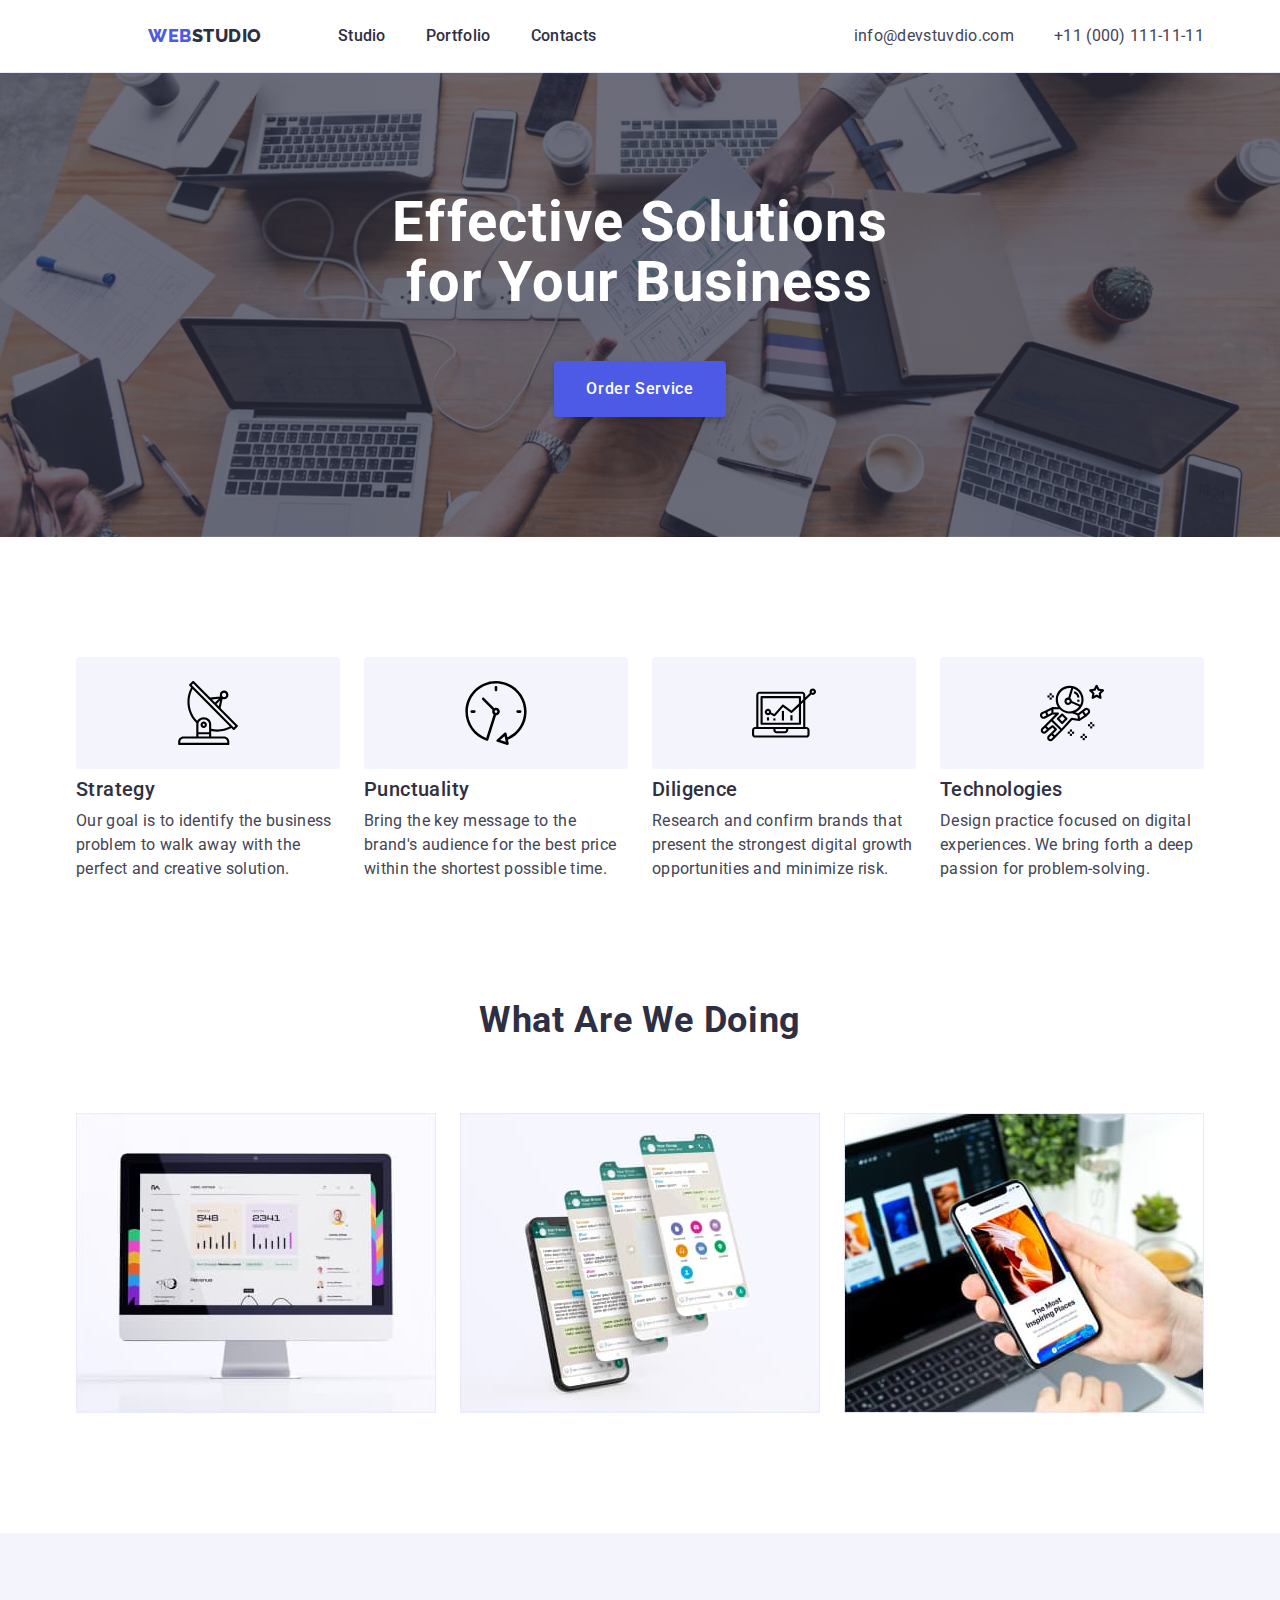
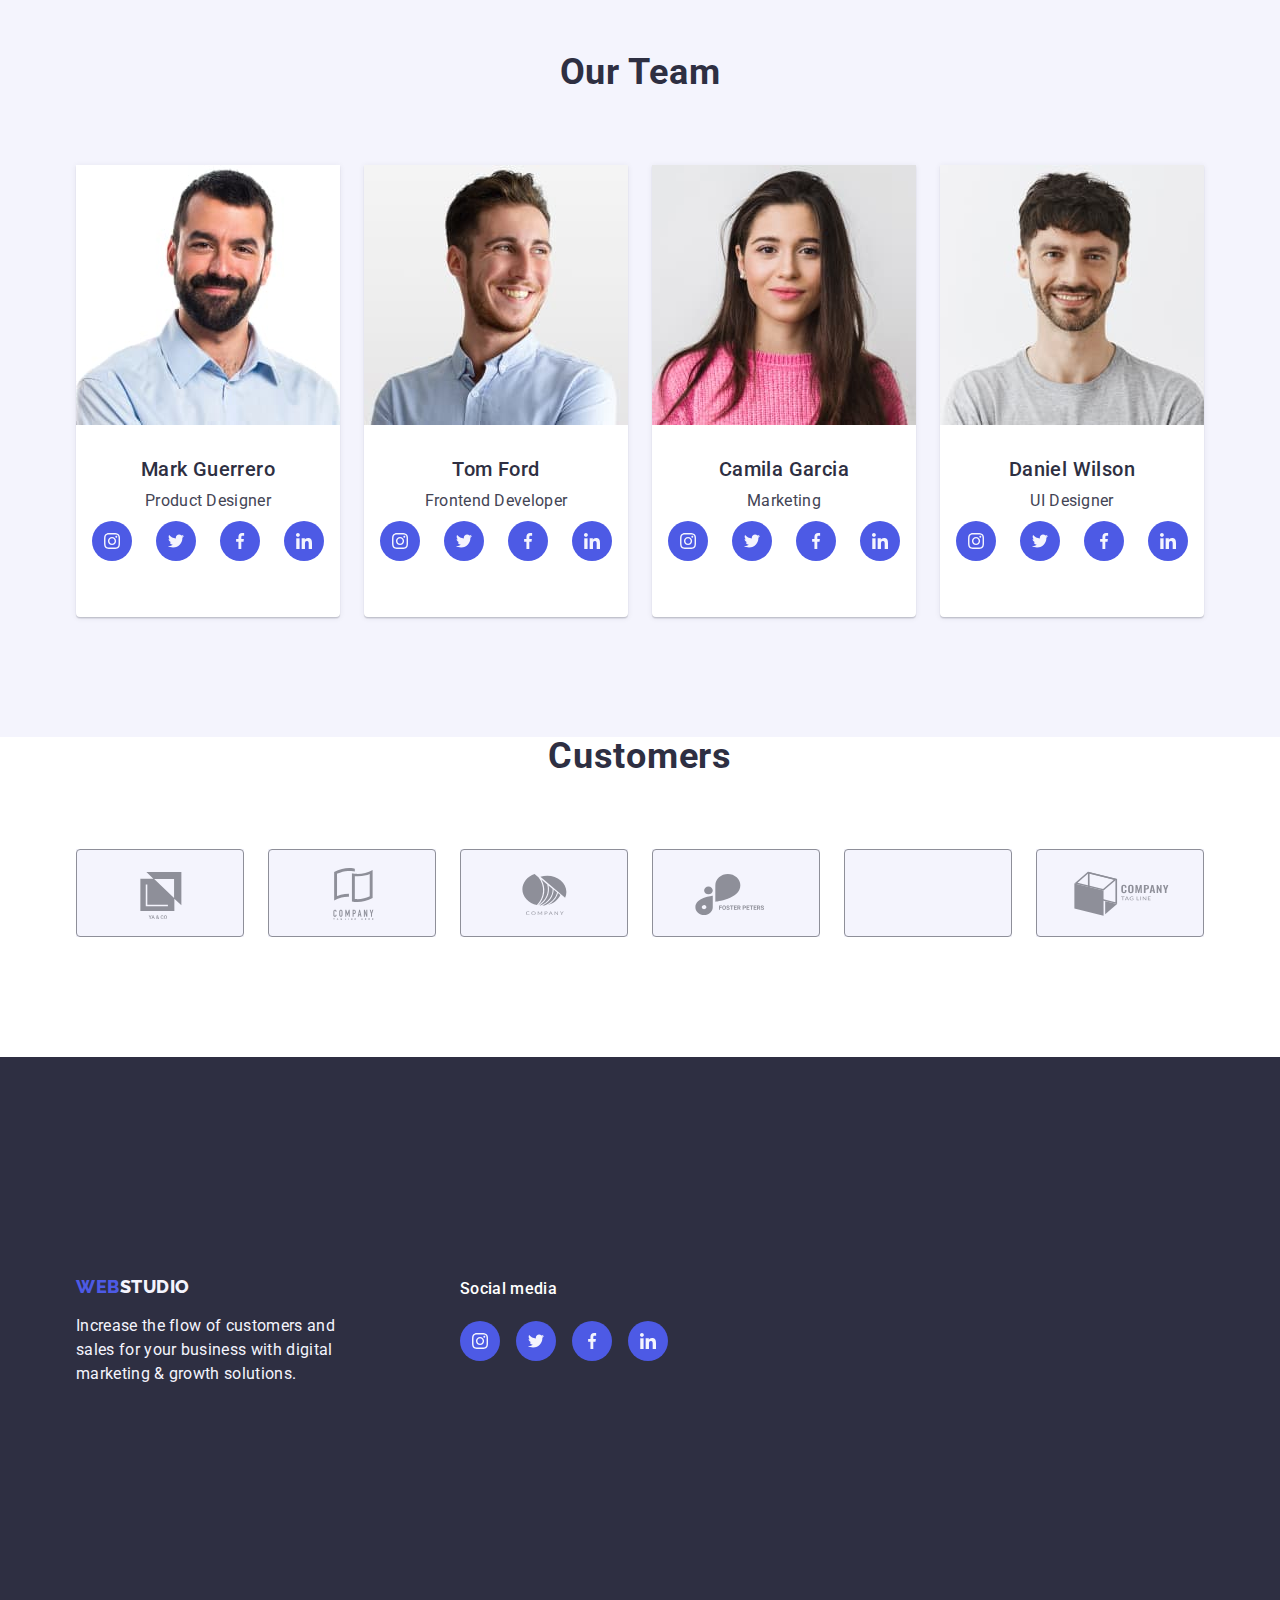
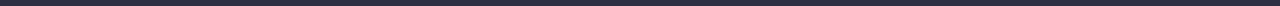
==== commit 9d352e0c: "fix" ====
--- a/index.html
+++ b/index.html
@@ -170,16 +170,12 @@
       <section class="section-employee">
         <div class="container employee-cont">
           <h2 class="headline">Our Team</h2>
-          <ul class="list items-employe">
-
-
-
-
-            <li class="item-employe">
+          <ul class="list items-employee">
+            <li class="item-employee">
               <img
                 class="img-clean"
                 src="./images/mark-guerrero.jpg"
-                alt="employe"
+                alt="employee"
                 width="264"
                 height="260"
               />
@@ -188,7 +184,7 @@
                 <p class="subtitle">Product Designer</p>
                 <ul class="social-media list">
                   <li class="social-item">
-                    <a  href="#" class="social-link">
+                    <a href="#" class="social-link">
                       <svg class="social-icon" width="16" height="16">
                         <use href="./images/icons.svg#icon-instagram-2"></use>
                       </svg>
@@ -209,16 +205,17 @@
                     </a>
                   </li>
                   <li class="social-item">
-                  <a href="#" class="social-link">
-                    <svg class="social-icon" width="16" height="16">
-                      <use href="./images/icons.svg#icon-linkedin-1"></use>
-                    </svg>
-                  </a>
-                </li>
+                    <a href="#" class="social-link">
+                      <svg class="social-icon" width="16" height="16">
+                        <use href="./images/icons.svg#icon-linkedin-1"></use>
+                      </svg>
+                    </a>
+                  </li>
                 </ul>
               </div>
-            
-            <li class="item-employe">
+            </li>
+
+            <li class="item-employee">
               <img
                 class="img-clean"
                 src="./images/tom-ford.jpg"
@@ -231,7 +228,7 @@
                 <p class="subtitle">Frontend Developer</p>
                 <ul class="social-media list">
                   <li class="social-item">
-                    <a  href="#" class="social-link">
+                    <a href="#" class="social-link">
                       <svg class="social-icon" width="16" height="16">
                         <use href="./images/icons.svg#icon-instagram-2"></use>
                       </svg>
@@ -251,18 +248,19 @@
                       </svg>
                     </a>
                   </li>
-                  
-                    <li class="social-item">
-                  <a href="#" class="social-link">
-                    <svg class="social-icon" width="16" height="16">
-                      <use href="./images/icons.svg#icon-linkedin-1"></use>
-                    </svg>
-                  </a>
-                </li>
+
+                  <li class="social-item">
+                    <a href="#" class="social-link">
+                      <svg class="social-icon" width="16" height="16">
+                        <use href="./images/icons.svg#icon-linkedin-1"></use>
+                      </svg>
+                    </a>
+                  </li>
                 </ul>
               </div>
-            
-            <li class="item-employe">
+            </li>
+
+            <li class="item-employee">
               <img
                 class="img-clean"
                 src="./images/camila-garcia.jpg"
@@ -275,7 +273,7 @@
                 <p class="subtitle">Marketing</p>
                 <ul class="social-media list">
                   <li class="social-item">
-                    <a  href="#" class="social-link">
+                    <a href="#" class="social-link">
                       <svg class="social-icon" width="16" height="16">
                         <use href="./images/icons.svg#icon-instagram-2"></use>
                       </svg>
@@ -296,19 +294,20 @@
                     </a>
                   </li>
                   <li class="social-item">
-                  <a href="#" class="social-link">
-                    <svg class="social-icon" width="16" height="16">
-                      <use href="./images/icons.svg#icon-linkedin-1"></use>
-                    </svg>
-                  </a>
+                    <a href="#" class="social-link">
+                      <svg class="social-icon" width="16" height="16">
+                        <use href="./images/icons.svg#icon-linkedin-1"></use>
+                      </svg>
+                    </a>
+                  </li>
                 </ul>
               </div>
             </li>
-            <li class="item-employe">
+            <li class="item-employee">
               <img
                 class="img-clean"
                 src="./images/daniel-wilson.jpg"
-                alt="employe"
+                alt="employee"
                 width="264"
                 height="260"
               />
@@ -317,7 +316,7 @@
                 <p class="subtitle">UI Designer</p>
                 <ul class="social-media list">
                   <li class="social-item">
-                    <a  href="#" class="social-link">
+                    <a href="#" class="social-link">
                       <svg class="social-icon" width="16" height="16">
                         <use href="./images/icons.svg#icon-instagram-2"></use>
                       </svg>
@@ -338,11 +337,11 @@
                     </a>
                   </li>
                   <li class="social-item">
-                  <a href="#" class="social-link">
-                    <svg class="social-icon" width="16" height="16">
-                      <use href="./images/icons.svg#icon-linkedin-1"></use>
-                    </svg>
-                  </a>
+                    <a href="#" class="social-link">
+                      <svg class="social-icon" width="16" height="16">
+                        <use href="./images/icons.svg#icon-linkedin-1"></use>
+                      </svg>
+                    </a>
                   </li>
                 </ul>
               </div>
@@ -352,68 +351,104 @@
       </section>
 
       <!-- customers -->
-      
-      <section class="customer">
-      <div class="container customer-wrap">
-        <h2 class="customer-headline">Customers</h2>
-        <ul class="customer-items list">
-          <li class="item-customer">
-            <a href="" class="icon-svg-customer">
-              <svg class="svg-fill-customer" width="104" height="56">
-                <use href="./images/icons.svg#"></use>
-              </svg>
-            </a>
-          </li>
-          <li class="item-customer">
-            <a href="" class="icon-svg-customer">
-              <svg class="svg-fill-customer" width="104" height="56">
-                <use href="./images/icons.svg#"></use>
-              </svg>
-            </a>
-          </li>
-          <li class="item-customer">
-            <a href="" class="icon-svg-customer">
-              <svg class="svg-fill-customer" width="104" height="56">
-                <use href="./images/icons.svg#"></use>
-              </svg>
-            </a>
-          </li>
-          <li class="item-customer">
-            <a href="" class="icon-svg-customer">
-              <svg class="svg-fill-customer" width="104" height="56">
-                <use href="./images/icons.svg#"></use>
-              </svg>
-            </a>
-          </li>
-          <li class="item-customer">
-            <a href="" class="icon-svg-customer">
-              <svg class="svg-fill-customer" width="104" height="56">
-                <use href="./images/icons.svg#icon-Logo-5"></use>
-              </svg>
-            </a>
-          </li>
-          <li class="item-customer">
-            <a href="" class="icon-svg-customer">
-              <svg class="svg-fill-customer" width="104" height="56">
-                <use href="./images/icons.svg#"></use>
-              </svg>
-            </a>
-          </li>
-        </ul>
-      </div>
-     
+
+      <section class="customers">
+        <div class="container customer-wrap">
+          <h2 class="customer-headline">Customers</h2>
+          <ul class="customer-items list">
+            <li class="item-customer">
+              <a href="" class="icon-svg-customer">
+                <svg class="svg-fill-customer" width="104" height="56">
+                  <use href="./images/icons.svg#iconlogo-1"></use>
+                </svg>
+              </a>
+            </li>
+            <li class="item-customer">
+              <a href="" class="icon-svg-customer">
+                <svg class="svg-fill-customer" width="104" height="56">
+                  <use href="./images/icons.svg#iconlogo-2"></use>
+                </svg>
+              </a>
+            </li>
+            <li class="item-customer">
+              <a href="" class="icon-svg-customer">
+                <svg class="svg-fill-customer" width="104" height="56">
+                  <use href="./images/icons.svg#iconlogo-3"></use>
+                </svg>
+              </a>
+            </li>
+            <li class="item-customer">
+              <a href="" class="icon-svg-customer">
+                <svg class="svg-fill-customer" width="104" height="56">
+                  <use href="./images/icons.svg#iconlogo-4"></use>
+                </svg>
+              </a>
+            </li>
+            
+            <li class="item-customer">
+              <a href="" class="icon-svg-customer">
+                <svg class="svg-fill-customer" width="104" height="56">
+                  <use href="./images/icons.svg#iconlogo-5"></use>
+                </svg>
+              </a>
+            </li>
+            <li class="item-customer">
+              <a href="" class="icon-svg-customer">
+                <svg class="svg-fill-customer" width="104" height="56">
+                  <use href="./images/icons.svg#iconlogo-6"></use>
+                </svg>
+              </a>
+            </li>
+          </ul>
+        </div>
+      </section>
     </main>
 
     <!-- footer -->
     <footer class="footer">
       <div class="container footer-content">
-        <a href="./index.html" class="logo-footer link"
-          >web <span class="logo-span-footer">Studio</span>
-        </a>
-        <p class="footer-text">
-          Increase the flow of customers and sales for your business with
-          digital marketing & growth solutions.
-        </p>
+        <div class="footer-content-logo">
+          <a href="./index.html" class="logo-footer link"
+            >web<span class="logo-span-footer">Studio</span>
+          </a>
+          <p class="footer-text">
+            Increase the flow of customers and sales for your business with
+            digital marketing & growth solutions.
+          </p>
+        </div>
+        <div class="footer-social-media">
+          <h2 class="soc-media-p">Social media</h2>
+          <ul class="soc-media-list">
+            <li class="social-item">
+              <a href="#" class="social-link">
+                <svg class="social-icon" width="16" height="16">
+                  <use href="./images/icons.svg#icon-instagram-2"></use>
+                </svg>
+              </a>
+            </li>
+            <li class="social-item">
+              <a href="#" class="social-link">
+                <svg class="social-icon" width="16" height="16">
+                  <use href="./images/icons.svg#icon-twitter-1"></use>
+                </svg>
+              </a>
+            </li>
+            <li class="social-item">
+              <a href="#" class="social-link">
+                <svg class="social-icon" width="16" height="16">
+                  <use href="./images/icons.svg#icon-facebook-1"></use>
+                </svg>
+              </a>
+            </li>
+            <li class="social-item">
+              <a href="#" class="social-link">
+                <svg class="social-icon" width="16" height="16">
+                  <use href="./images/icons.svg#icon-linkedin-1"></use>
+                </svg>
+              </a>
+            </li>
+          </ul>
+        </div>
       </div>
     </footer>
   </body>
--- a/css/style.css
+++ b/css/style.css
@@ -339,12 +339,12 @@
   flex-wrap: wrap;
 }
 
-.items-employe {
+.items-employee {
   display: flex;
   gap: 24px;
-  }
-
-.item-employe {
+}
+
+.item-employee {
   text-align: center;
   width: calc((100% - 72px) / 4);
   border-radius: 0px 0px 4px 4px;
@@ -354,10 +354,8 @@
     0px 1px 6px 0px rgba(46, 47, 66, 0.08);
 }
 
-
 .wrap-title-list {
-  padding-bottom: 32px;
-
+  padding: 32px 0 24px 0;
 }
 
 .social-media {
@@ -367,9 +365,7 @@
   margin-top: 8px;
   height: 40px;
   margin-bottom: 32px;
- }
-
-
+}
 
 .social-item {
   display: block;
@@ -382,27 +378,26 @@
   background-color: var(--accent-color);
   border-radius: 50%;
   background-size: 16px 16px;
-
-}
-
-
-
-.social-link { 
+}
+
+.social-icon {
+  fill: #f4f4fd;
+}
+
+.social-link {
   display: flex;
   justify-content: center;
   align-items: center;
   width: 100%;
   height: 100%;
-  background-color: var(--accent-color);
   border-radius: 50%;
-}
-
-/* .social-link :hover .social-item, 
-.social-link :focus .social-item,
- {
-             
-    }*/
-
+  fill: #4d5ae5;
+}
+
+.social-item :hover,
+:focus {
+  background-color: #31d0aa;
+}
 
 /* ==========================customers============================= */
 
@@ -414,13 +409,10 @@
 .customer-wrap {
   display: block;
   padding-bottom: 120px;
-
-
 }
 
 .customer-headline {
   width: 1128px;
-
   margin-bottom: 72px;
   font-size: 36px;
   line-height: 1.11;
@@ -428,14 +420,12 @@
   text-align: center;
   text-transform: capitalize;
   color: var(--primary-color);
-
 }
 
 .customer-items {
+  display: flex;
   gap: 24px;
-  display: flex;
-
-
+  fill: #8e8f99;
 }
 
 .svg-fill-customer {
@@ -444,14 +434,11 @@
   height: 56px;
 }
 
-
-
 .item-customer {
   width: calc((100% - 120px) / 6);
   height: 88px;
-
-}
-
+  background-color: #f4f4fd;
+}
 
 .icon-svg-customer {
   display: flex;
@@ -462,29 +449,25 @@
   height: 100%;
   border: 1px solid #8e8f99;
   border-radius: 4px;
-
-  color: var(--costumers-color)
+  color: #8e8f99;
 }
 
 .icon-svg-customer:hover,
 .icon-svg-customer:focus {
-  border-color: #404bbf;
-  color: #404bbf;
-}
-
+  border-radius: 4px;
+  border: 1px solid var(--ocean, #404bbf);
+}
 
 .svg-fill-customer:hover,
 .svg-fill-customer:focus {
-  fill: var(--hover-color);
+  fill: #404bbf;
 }
 
 .svg-fill-customer {
   fill: currentColor;
 }
 
-
 /* ===================end customers======================== */
-
 
 /* footer */
 
@@ -523,6 +506,54 @@
   letter-spacing: 0.02em;
   width: 264px;
 }
+
+/* =================soc-media-footer============== */
+
+.footer-content {
+  display: flex;
+  padding-bottom: 120px;
+  padding-top: 120px;
+  
+}
+
+.footer-social-media {
+  display: flex;
+  justify-content: flex-start;
+  flex-direction: column;
+  }
+
+.footer-content-logo {
+display: flex;
+justify-content: flex-start;
+flex-direction: column;
+margin-right: 120px;
+
+}
+
+
+.soc-media-list { 
+  display: flex;
+  align-items: center;
+  gap: 16px;
+  width: 208px;
+  height: 80px;
+  
+}
+
+.soc-media-p {
+font-family: Roboto;
+font-size: 16px;
+font-style: normal;
+font-weight: 500;
+line-height: 24px; /* 150% */
+letter-spacing: 0.32px;
+color: var(--white, #FFF);
+}
+
+
+
+
+
 
 /* ===============portfolio================== */
 
@@ -637,6 +668,6 @@
 }
 
 /*footer  */
-.footer-content {
-  display: block;
-}
+
+
+
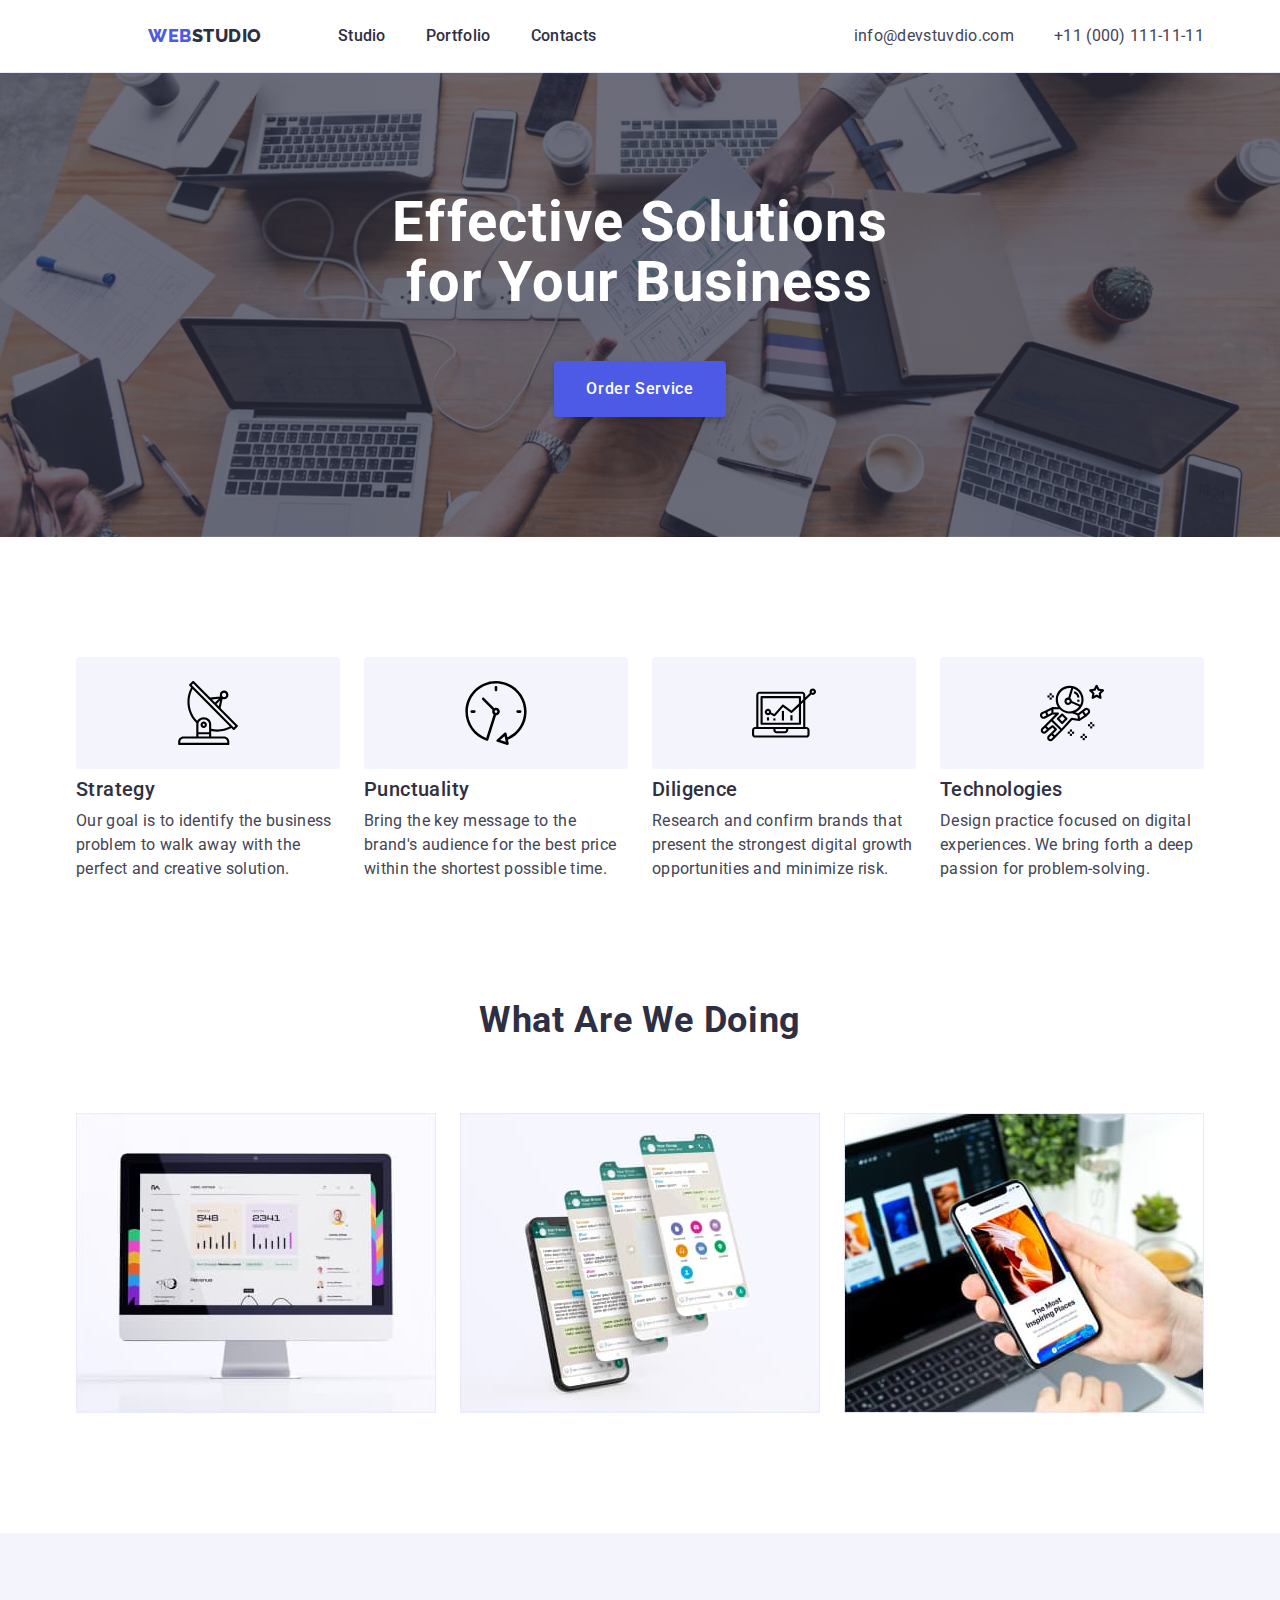
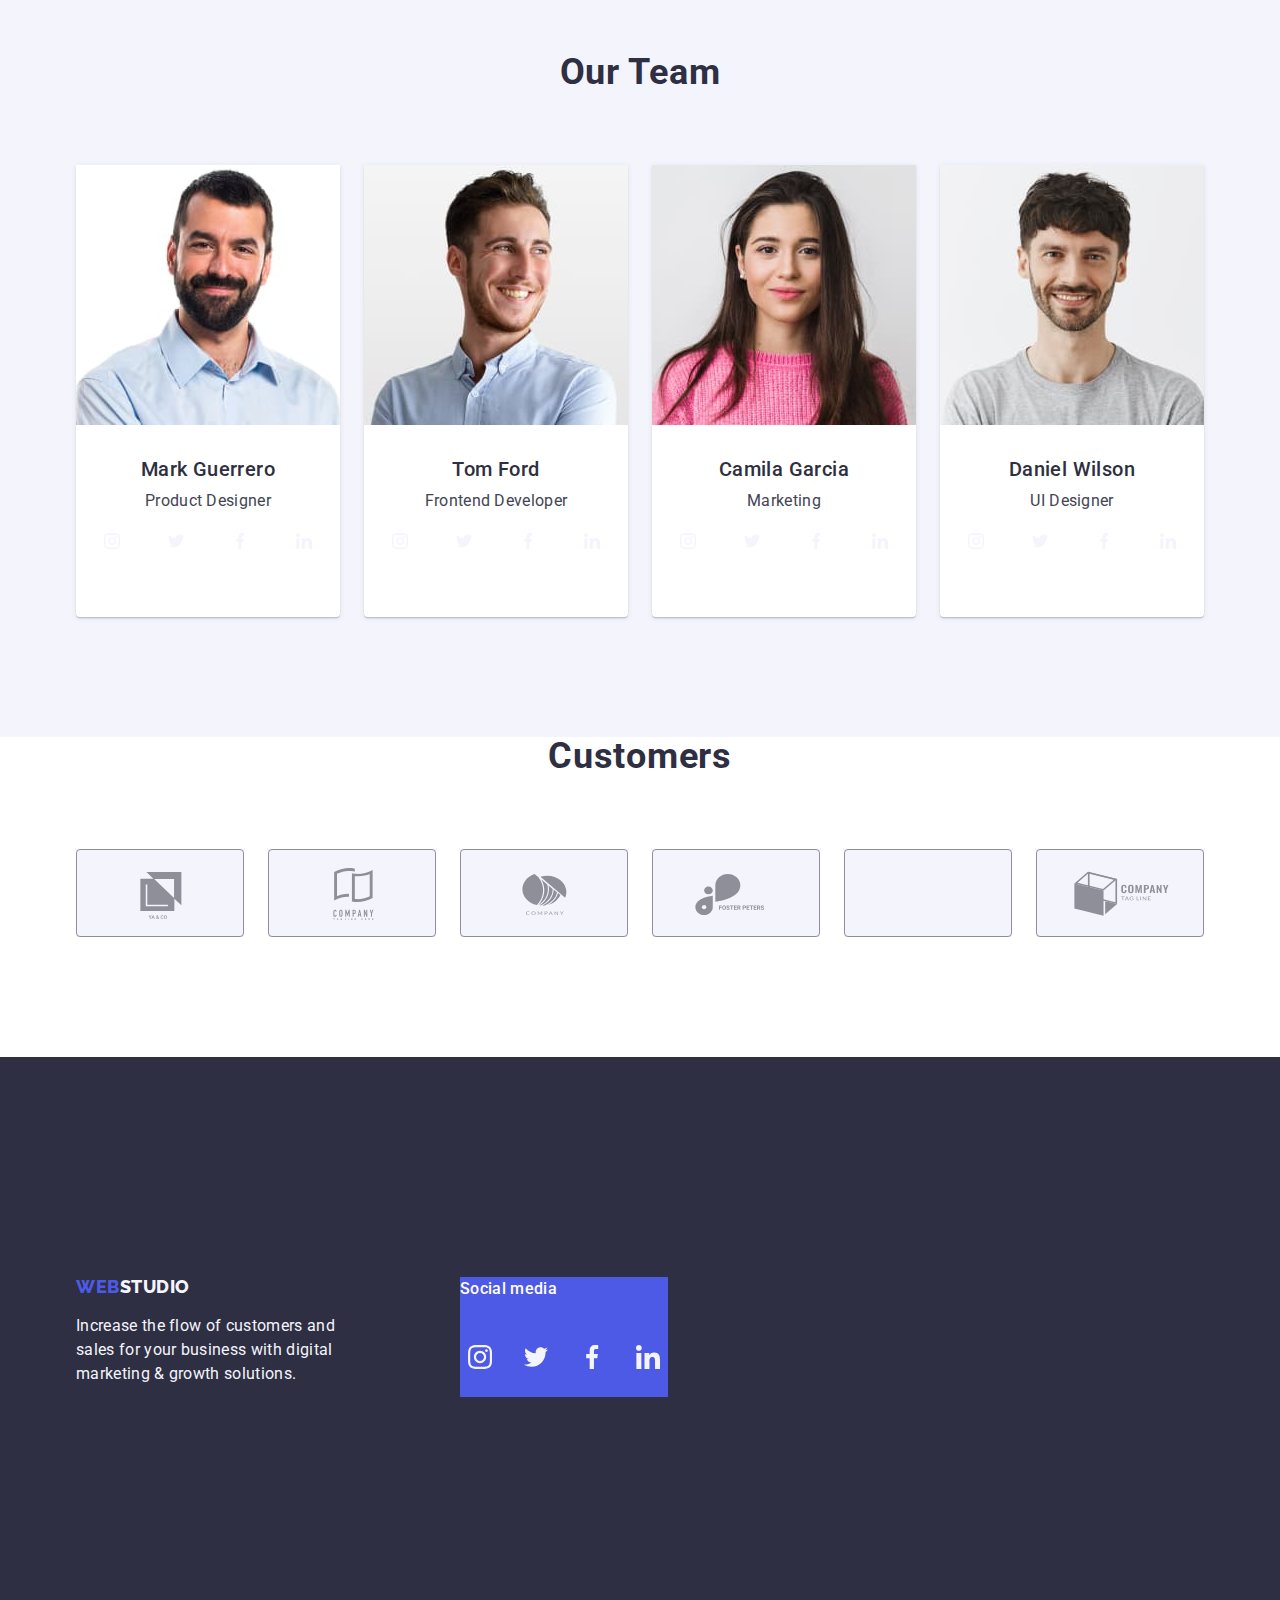
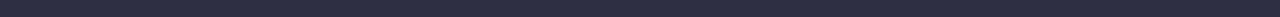
==== commit 20d7efa8: "fix" ====
--- a/index.html
+++ b/index.html
@@ -417,32 +417,32 @@
           </p>
         </div>
         <div class="footer-social-media">
-          <h2 class="soc-media-p">Social media</h2>
+          <p class="soc-media-p">Social media</p>
           <ul class="soc-media-list">
             <li class="social-item">
               <a href="#" class="social-link">
-                <svg class="social-icon" width="16" height="16">
+                <svg class="social-icon" width="24" height="24">
                   <use href="./images/icons.svg#icon-instagram-2"></use>
                 </svg>
               </a>
             </li>
             <li class="social-item">
               <a href="#" class="social-link">
-                <svg class="social-icon" width="16" height="16">
+                <svg class="social-icon" width="24" height="24">
                   <use href="./images/icons.svg#icon-twitter-1"></use>
                 </svg>
               </a>
             </li>
             <li class="social-item">
               <a href="#" class="social-link">
-                <svg class="social-icon" width="16" height="16">
+                <svg class="social-icon" width="24" height="24">
                   <use href="./images/icons.svg#icon-facebook-1"></use>
                 </svg>
               </a>
             </li>
             <li class="social-item">
               <a href="#" class="social-link">
-                <svg class="social-icon" width="16" height="16">
+                <svg class="social-icon" width="24" height="24">
                   <use href="./images/icons.svg#icon-linkedin-1"></use>
                 </svg>
               </a>
--- a/css/style.css
+++ b/css/style.css
@@ -89,9 +89,8 @@
   display: flex;
   justify-content: space-between;
   border-bottom: 1px solid #e7e9fc;
-  box-shadow: 0px 1px 6px 0px rgba(46, 47, 66, 0.08),
-    0px 1px 1px 0px rgba(46, 47, 66, 0.16),
-    0px 2px 1px 0px rgba(46, 47, 66, 0.08);
+  box-shadow: 0px 2px 1px rgba(46, 47, 66, 0.08), 0px 1px 1px rgba(46, 47, 66, 0.16), 0px 1px 6px rgba(46, 47, 66, 0.08);
+
 }
 
 .header-container {
@@ -349,9 +348,8 @@
   width: calc((100% - 72px) / 4);
   border-radius: 0px 0px 4px 4px;
   background-color: var(--white-color);
-  box-shadow: 0px 2px 1px 0px rgba(46, 47, 66, 0.08),
-    0px 1px 1px 0px rgba(46, 47, 66, 0.16),
-    0px 1px 6px 0px rgba(46, 47, 66, 0.08);
+  box-shadow: 0px 1px 6px rgba(46, 47, 66, 0.08), 0px 1px 1px rgba(46, 47, 66, 0.16),
+  0px 2px 1px rgba(46, 47, 66, 0.08); 
 }
 
 .wrap-title-list {
@@ -375,7 +373,7 @@
   height: 40px;
   width: 40px;
   gap: 24px;
-  background-color: var(--accent-color);
+  background-color: var(--#4d5ae5);
   border-radius: 50%;
   background-size: 16px 16px;
 }
@@ -396,14 +394,14 @@
 
 .social-item :hover,
 :focus {
-  background-color: #31d0aa;
-}
+background-color: #404bbf;
+}
+
 
 /* ==========================customers============================= */
 
 .customer {
-  padding-top: 120px;
-  padding-bottom: 120px;
+  padding: 120px 0 120px
 }
 
 .customer-wrap {
@@ -456,6 +454,7 @@
 .icon-svg-customer:focus {
   border-radius: 4px;
   border: 1px solid var(--ocean, #404bbf);
+  color: #404bbf;
 }
 
 .svg-fill-customer:hover,
@@ -486,6 +485,7 @@
 }
 
 .footer {
+  align-items: baseline;
   background-color: var(--primary-color);
   padding: 100px 0px;
 }
@@ -520,6 +520,7 @@
   display: flex;
   justify-content: flex-start;
   flex-direction: column;
+  background-color:  var(--ocean,#4d5ae5);
   }
 
 .footer-content-logo {
@@ -541,13 +542,13 @@
 }
 
 .soc-media-p {
-font-family: Roboto;
+font-weight: 500;
 font-size: 16px;
+line-height: 1.5;
 font-style: normal;
-font-weight: 500;
-line-height: 24px; /* 150% */
-letter-spacing: 0.32px;
-color: var(--white, #FFF);
+letter-spacing: 0.02em;
+margin-bottom: 16px;
+color: var(--white,#FFFFFF);
 }
 
 
@@ -620,6 +621,7 @@
   border: 1px solid transparent;
   cursor: pointer;
   color: #ffffff;
+  box-shadow: 0px 3px 1px rgba(0, 0, 0, 0.1), 0px 2px 1px rgba(0, 0, 0, 0.08), 0px 2px 2px rgba(0, 0, 0, 0.12);
 }
 
 .portfolio-cards {
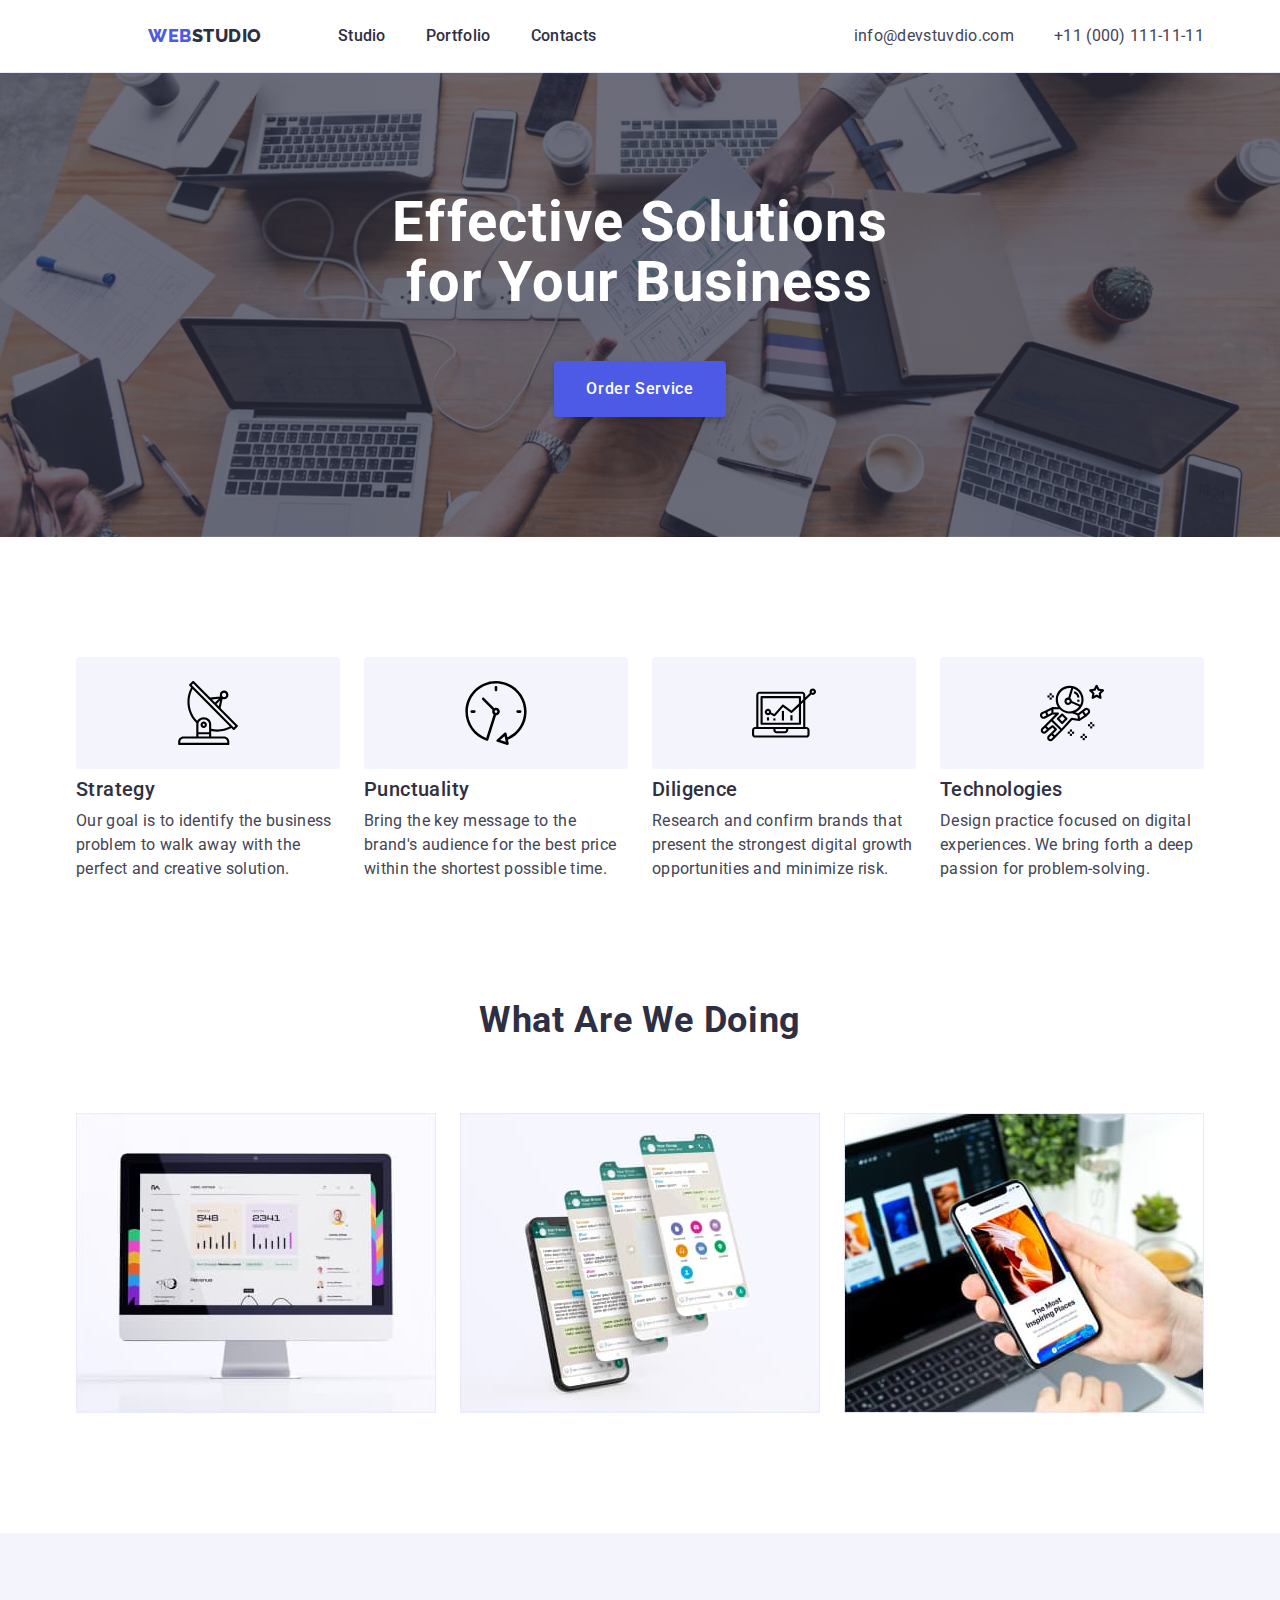
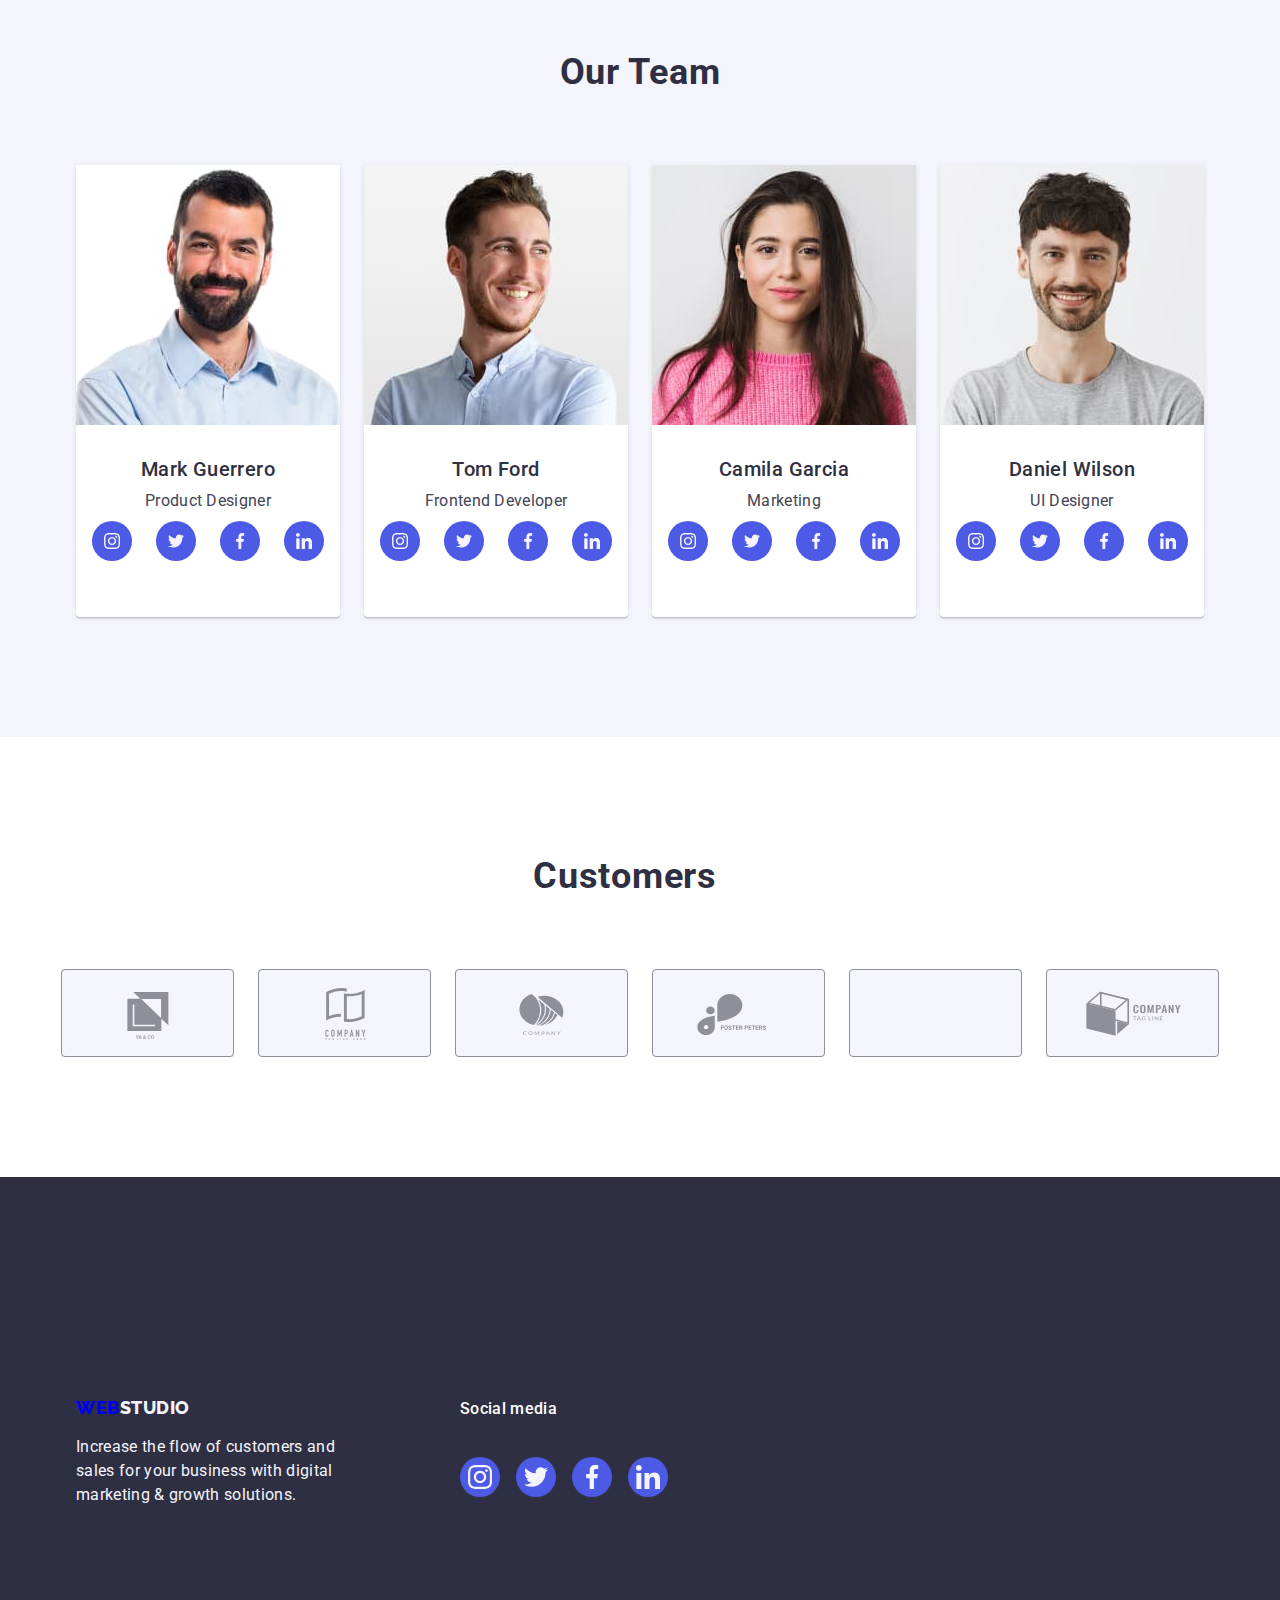
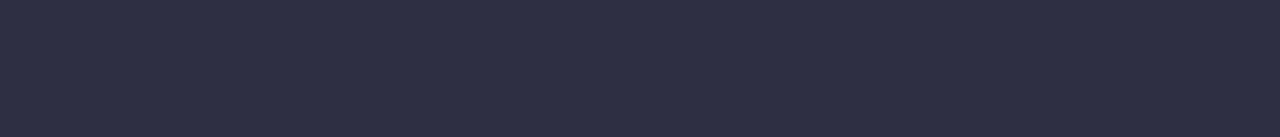
==== commit ceef5661: "fix files" ====
--- a/index.html
+++ b/index.html
@@ -167,6 +167,7 @@
       <!-- Our Team -->
 
       <!-- section four -->
+      
       <section class="section-employee">
         <div class="container employee-cont">
           <h2 class="headline">Our Team</h2>
--- a/css/style.css
+++ b/css/style.css
@@ -89,8 +89,8 @@
   display: flex;
   justify-content: space-between;
   border-bottom: 1px solid #e7e9fc;
-  box-shadow: 0px 2px 1px rgba(46, 47, 66, 0.08), 0px 1px 1px rgba(46, 47, 66, 0.16), 0px 1px 6px rgba(46, 47, 66, 0.08);
-
+  box-shadow: 0px 2px 1px rgba(46, 47, 66, 0.08),
+    0px 1px 1px rgba(46, 47, 66, 0.16), 0px 1px 6px rgba(46, 47, 66, 0.08);
 }
 
 .header-container {
@@ -348,8 +348,8 @@
   width: calc((100% - 72px) / 4);
   border-radius: 0px 0px 4px 4px;
   background-color: var(--white-color);
-  box-shadow: 0px 1px 6px rgba(46, 47, 66, 0.08), 0px 1px 1px rgba(46, 47, 66, 0.16),
-  0px 2px 1px rgba(46, 47, 66, 0.08); 
+  box-shadow: 0px 1px 6px rgba(46, 47, 66, 0.08),
+    0px 1px 1px rgba(46, 47, 66, 0.16), 0px 2px 1px rgba(46, 47, 66, 0.08);
 }
 
 .wrap-title-list {
@@ -373,7 +373,7 @@
   height: 40px;
   width: 40px;
   gap: 24px;
-  background-color: var(--#4d5ae5);
+  background-color: #4d5ae5;
   border-radius: 50%;
   background-size: 16px 16px;
 }
@@ -392,21 +392,25 @@
   fill: #4d5ae5;
 }
 
+.social-link :hover,
+:focus {
+  background-color: #404bbf;
+}
+
 .social-item :hover,
 :focus {
-background-color: #404bbf;
-}
-
+  background-color: #31d0aa;
+}
 
 /* ==========================customers============================= */
 
 .customer {
-  padding: 120px 0 120px
+  padding: 120px 0 120px;
 }
 
 .customer-wrap {
   display: block;
-  padding-bottom: 120px;
+  padding: 120px 0 120px;
 }
 
 .customer-headline {
@@ -423,7 +427,7 @@
 .customer-items {
   display: flex;
   gap: 24px;
-  fill: #8e8f99;
+  fill: #4d5ae5;
 }
 
 .svg-fill-customer {
@@ -474,7 +478,6 @@
   display: inline-block;
   align-items: center;
 
-  color: var(--accent-color);
   font-size: 18px;
   font-family: Raleway, sans-serif;
   font-weight: 800;
@@ -511,50 +514,41 @@
 
 .footer-content {
   display: flex;
+  align-items: baseline;
   padding-bottom: 120px;
   padding-top: 120px;
-  
 }
 
 .footer-social-media {
   display: flex;
   justify-content: flex-start;
   flex-direction: column;
-  background-color:  var(--ocean,#4d5ae5);
-  }
+}
 
 .footer-content-logo {
-display: flex;
-justify-content: flex-start;
-flex-direction: column;
-margin-right: 120px;
-
-}
-
-
-.soc-media-list { 
+  display: flex;
+  justify-content: flex-start;
+  flex-direction: column;
+  margin-right: 120px;
+}
+
+.soc-media-list {
   display: flex;
   align-items: center;
   gap: 16px;
   width: 208px;
   height: 80px;
-  
 }
 
 .soc-media-p {
-font-weight: 500;
-font-size: 16px;
-line-height: 1.5;
-font-style: normal;
-letter-spacing: 0.02em;
-margin-bottom: 16px;
-color: var(--white,#FFFFFF);
-}
-
-
-
-
-
+  font-weight: 500;
+  font-size: 16px;
+  line-height: 1.5;
+  font-style: normal;
+  letter-spacing: 0.02em;
+  margin-bottom: 16px;
+  color: var(--white, #ffffff);
+}
 
 /* ===============portfolio================== */
 
@@ -611,17 +605,15 @@
   padding-left: 24px;
   border: 1px solid #e7e9fc;
   border-radius: 4px;
-  color: var(--accent-color);
-  background-color: var(--secondary-color);
 }
 
 .portfolio-button:hover,
 .portfolio-button:focus {
-  background-color: var(--hover-color);
   border: 1px solid transparent;
   cursor: pointer;
   color: #ffffff;
-  box-shadow: 0px 3px 1px rgba(0, 0, 0, 0.1), 0px 2px 1px rgba(0, 0, 0, 0.08), 0px 2px 2px rgba(0, 0, 0, 0.12);
+  box-shadow: 0px 1px 6px rgba(46, 47, 66, 0.08),
+    0px 1px 1px rgba(46, 47, 66, 0.16), 0px 2px 1px rgba(46, 47, 66, 0.08);
 }
 
 .portfolio-cards {
@@ -670,6 +662,40 @@
 }
 
 /*footer  */
-
-
-
+.footer-content {
+  display: flex;
+  align-items: baseline;
+  padding-bottom: 120px;
+  padding-top: 120px;
+}
+
+.footer-social-media {
+  display: flex;
+  justify-content: flex-start;
+  flex-direction: column;
+}
+
+.footer-content-logo {
+  display: flex;
+  justify-content: flex-start;
+  flex-direction: column;
+  margin-right: 120px;
+}
+
+.soc-media-list {
+  display: flex;
+  align-items: center;
+  gap: 16px;
+  width: 208px;
+  height: 80px;
+}
+
+.soc-media-p {
+  font-weight: 500;
+  font-size: 16px;
+  line-height: 1.5;
+  font-style: normal;
+  letter-spacing: 0.02em;
+  margin-bottom: 16px;
+  color: var(--white, #ffffff);
+}
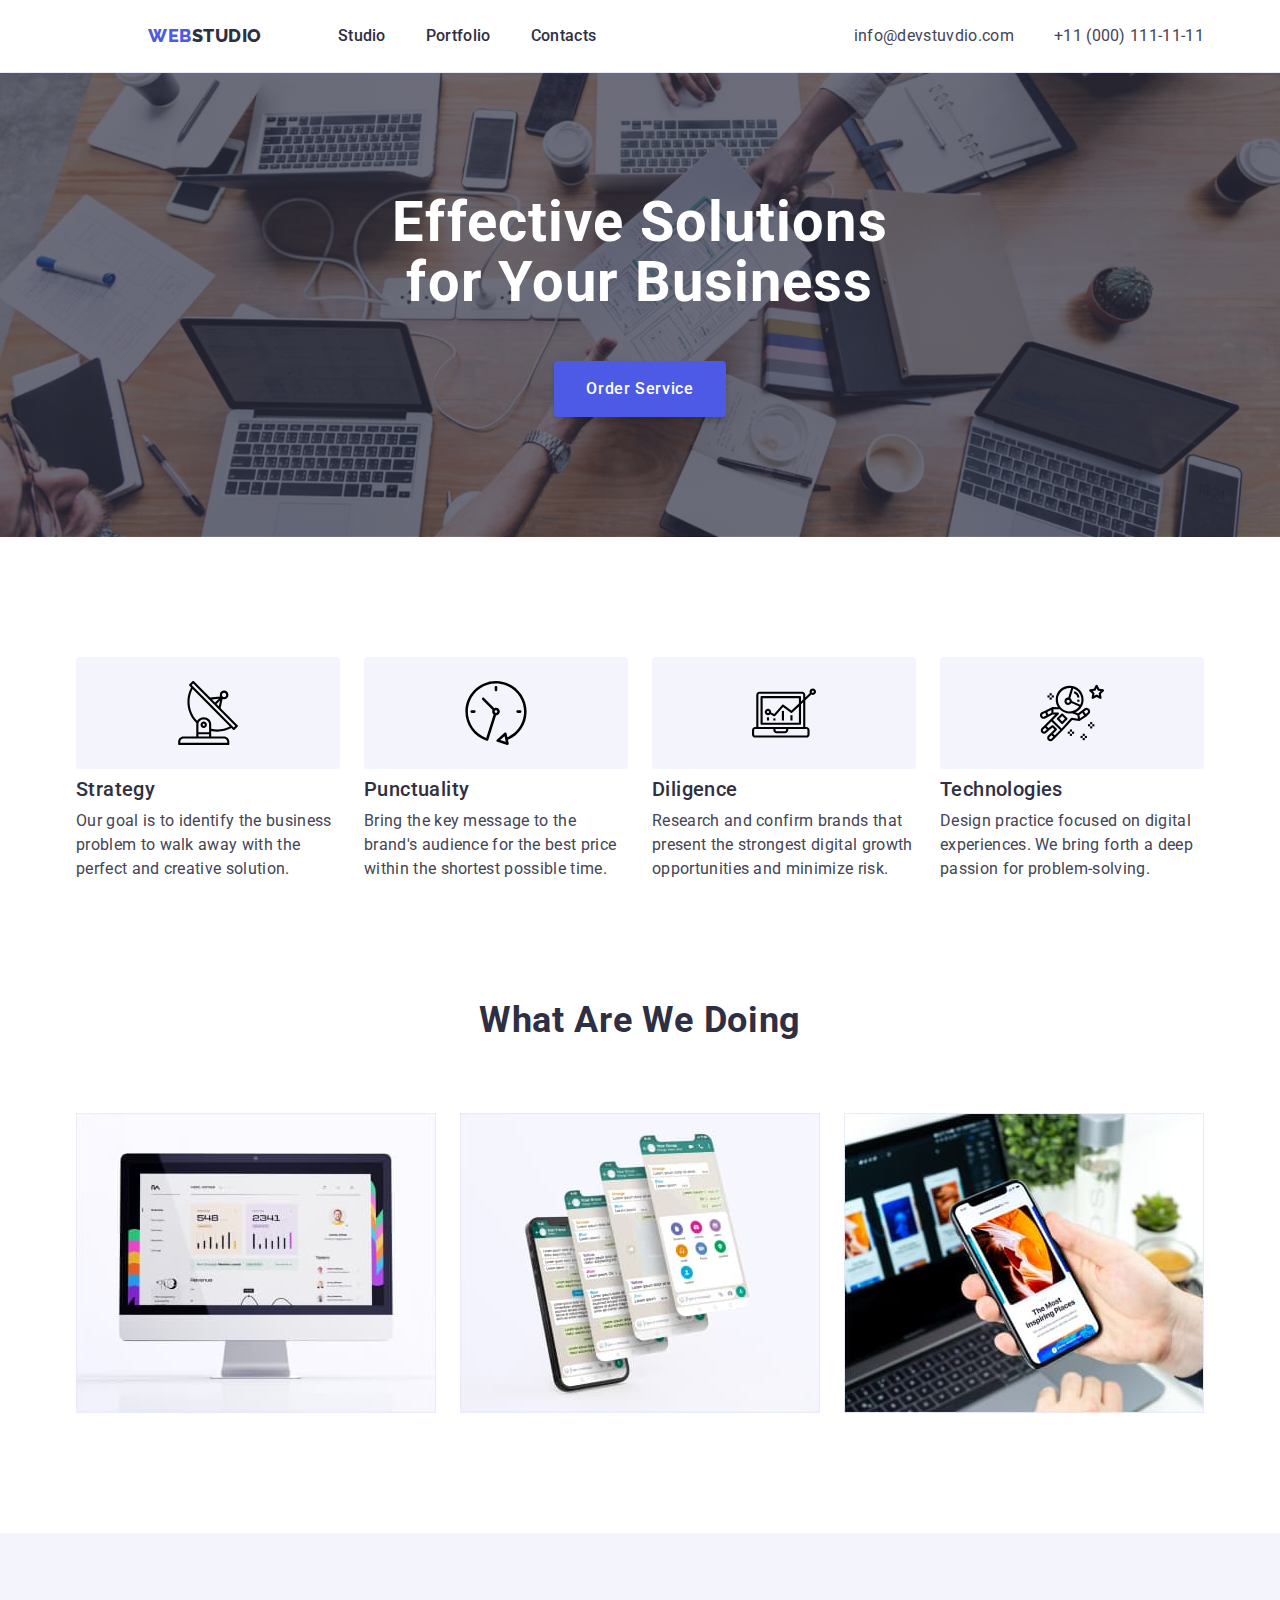
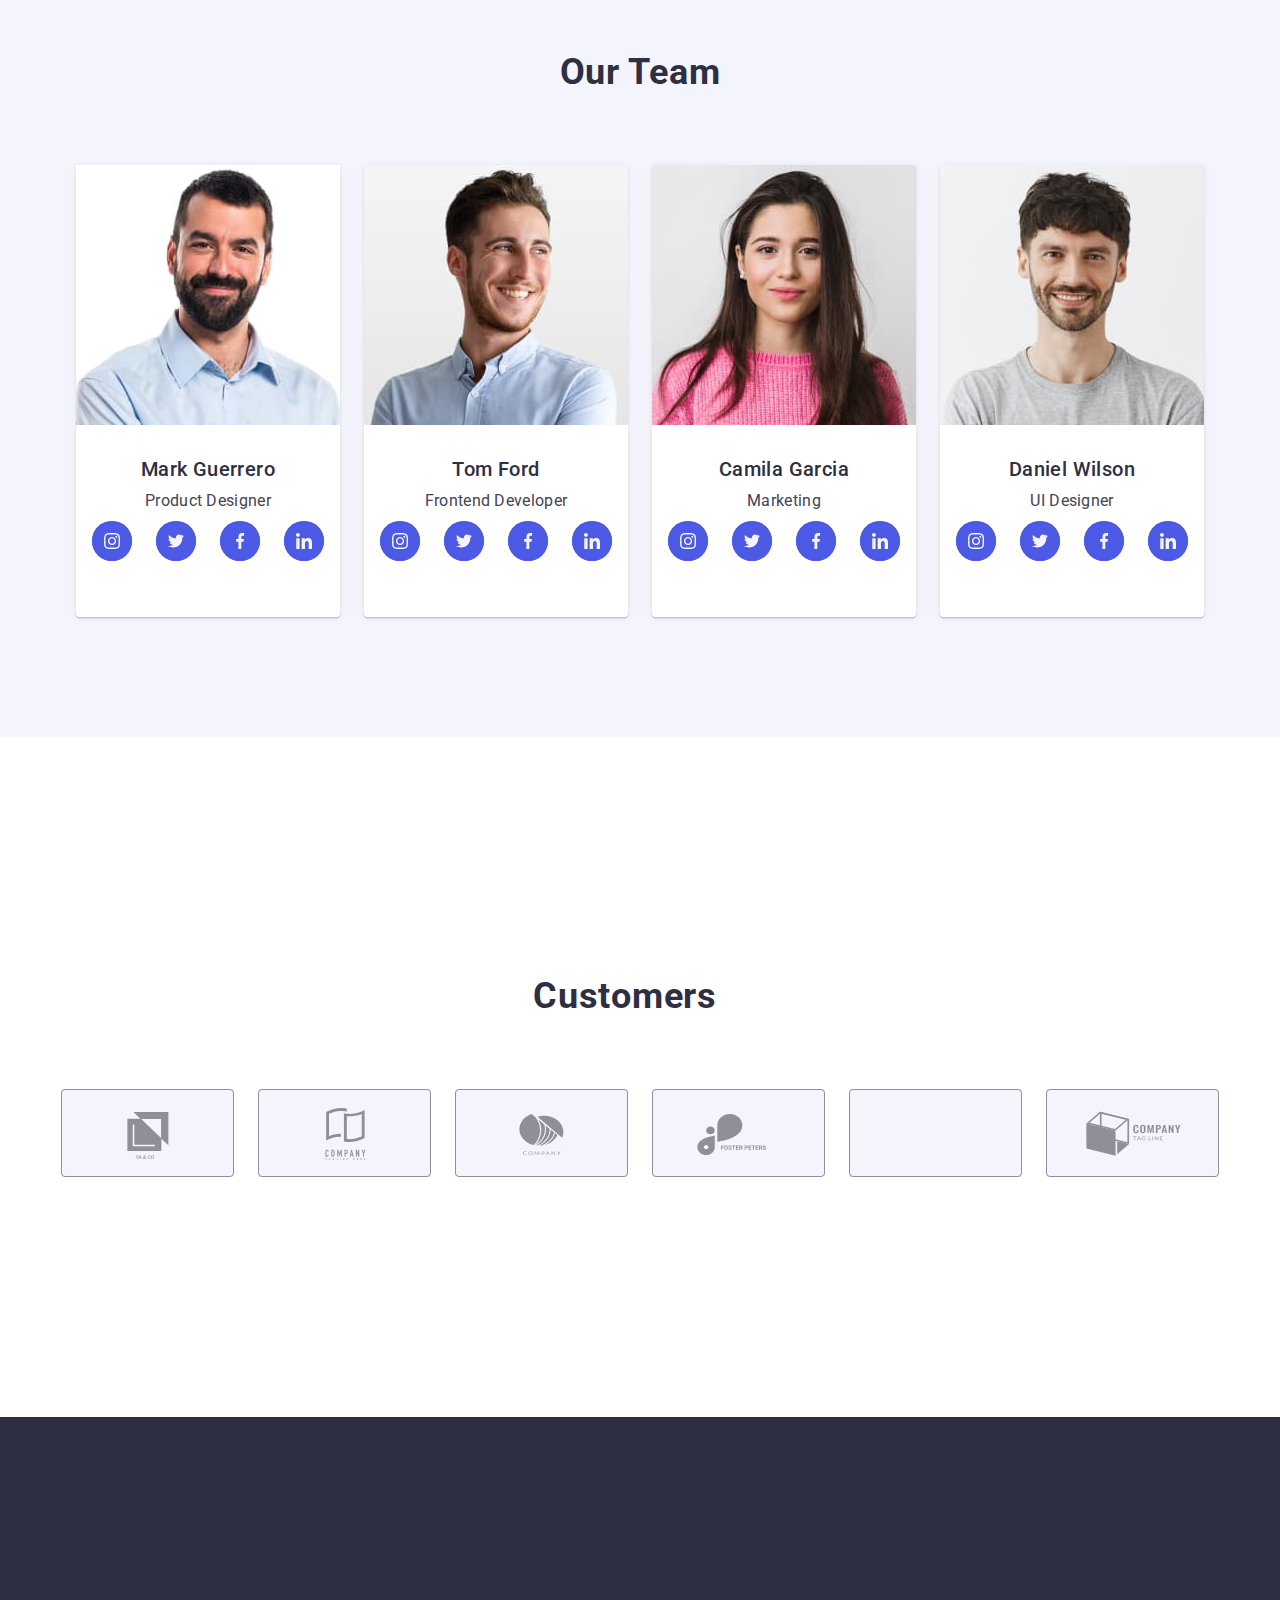
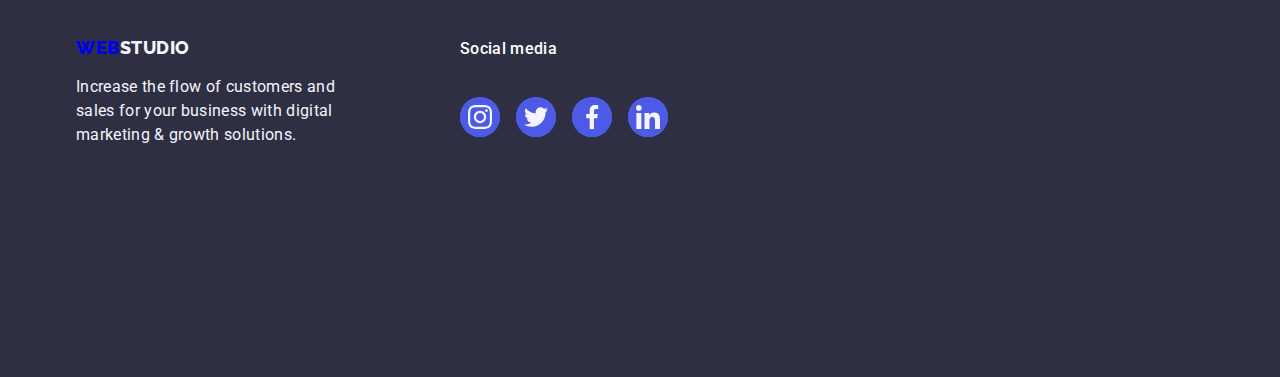
==== commit 7ec72d7f: "fix 00-24" ====
--- a/index.html
+++ b/index.html
@@ -421,28 +421,28 @@
           <p class="soc-media-p">Social media</p>
           <ul class="soc-media-list">
             <li class="social-item">
-              <a href="#" class="social-link">
+              <a href="#" class="footer-social-link social-link">
                 <svg class="social-icon" width="24" height="24">
                   <use href="./images/icons.svg#icon-instagram-2"></use>
                 </svg>
               </a>
             </li>
             <li class="social-item">
-              <a href="#" class="social-link">
+              <a href="#" class="footer-social-link social-link">
                 <svg class="social-icon" width="24" height="24">
                   <use href="./images/icons.svg#icon-twitter-1"></use>
                 </svg>
               </a>
             </li>
             <li class="social-item">
-              <a href="#" class="social-link">
+              <a href="#" class="footer-social-link social-link">
                 <svg class="social-icon" width="24" height="24">
                   <use href="./images/icons.svg#icon-facebook-1"></use>
                 </svg>
               </a>
             </li>
             <li class="social-item">
-              <a href="#" class="social-link">
+              <a href="#" class="footer-social-link social-link">
                 <svg class="social-icon" width="24" height="24">
                   <use href="./images/icons.svg#icon-linkedin-1"></use>
                 </svg>
--- a/css/style.css
+++ b/css/style.css
@@ -389,22 +389,17 @@
   width: 100%;
   height: 100%;
   border-radius: 50%;
-  fill: #4d5ae5;
-}
-
-.social-link :hover,
-:focus {
+  background-color: #4d5ae5;
+}
+
+.social-link:hover,
+.social-link:focus {
   background-color: #404bbf;
 }
 
-.social-item :hover,
-:focus {
-  background-color: #31d0aa;
-}
-
 /* ==========================customers============================= */
 
-.customer {
+.customers {
   padding: 120px 0 120px;
 }
 
@@ -446,7 +441,6 @@
   display: flex;
   justify-content: center;
   align-items: center;
-
   width: 100%;
   height: 100%;
   border: 1px solid #8e8f99;
@@ -550,6 +544,17 @@
   color: var(--white, #ffffff);
 }
 
+.footer-social-link {
+  display: flex;
+  justify-content: center;
+  align-items: center;
+}
+
+.footer-social-link:focus,
+.footer-social-link:hover {
+  background-color: #31d0aa;
+}
+
 /* ===============portfolio================== */
 
 /* header  */
@@ -560,6 +565,12 @@
 
 .block-a {
   display: block;
+}
+
+.block-a:hover,
+.block-a:focus {
+  box-shadow: 0px 1px 6px rgba(46, 47, 66, 0.08),
+    0px 1px 1px rgba(46, 47, 66, 0.16), 0px 2px 1px rgba(46, 47, 66, 0.08);
 }
 
 .portfolio-nav {
@@ -612,8 +623,8 @@
   border: 1px solid transparent;
   cursor: pointer;
   color: #ffffff;
-  box-shadow: 0px 1px 6px rgba(46, 47, 66, 0.08),
-    0px 1px 1px rgba(46, 47, 66, 0.16), 0px 2px 1px rgba(46, 47, 66, 0.08);
+  box-shadow: 0px 3px 1px rgba(0, 0, 0, 0.1), 0px 2px 1px rgba(0, 0, 0, 0.08),
+    0px 2px 2px rgba(0, 0, 0, 0.12);
 }
 
 .portfolio-cards {
@@ -669,6 +680,10 @@
   padding-top: 120px;
 }
 
+.footer-portfolio {
+  background-color: #2E2F42;
+}
+
 .footer-social-media {
   display: flex;
   justify-content: flex-start;
@@ -699,3 +714,12 @@
   margin-bottom: 16px;
   color: var(--white, #ffffff);
 }
+
+.footer-link {
+  background-color: #4d5ae5;
+}
+
+.footer-link:hover,
+.footer-link:focus {
+  background-color: #31d0aa;
+}
